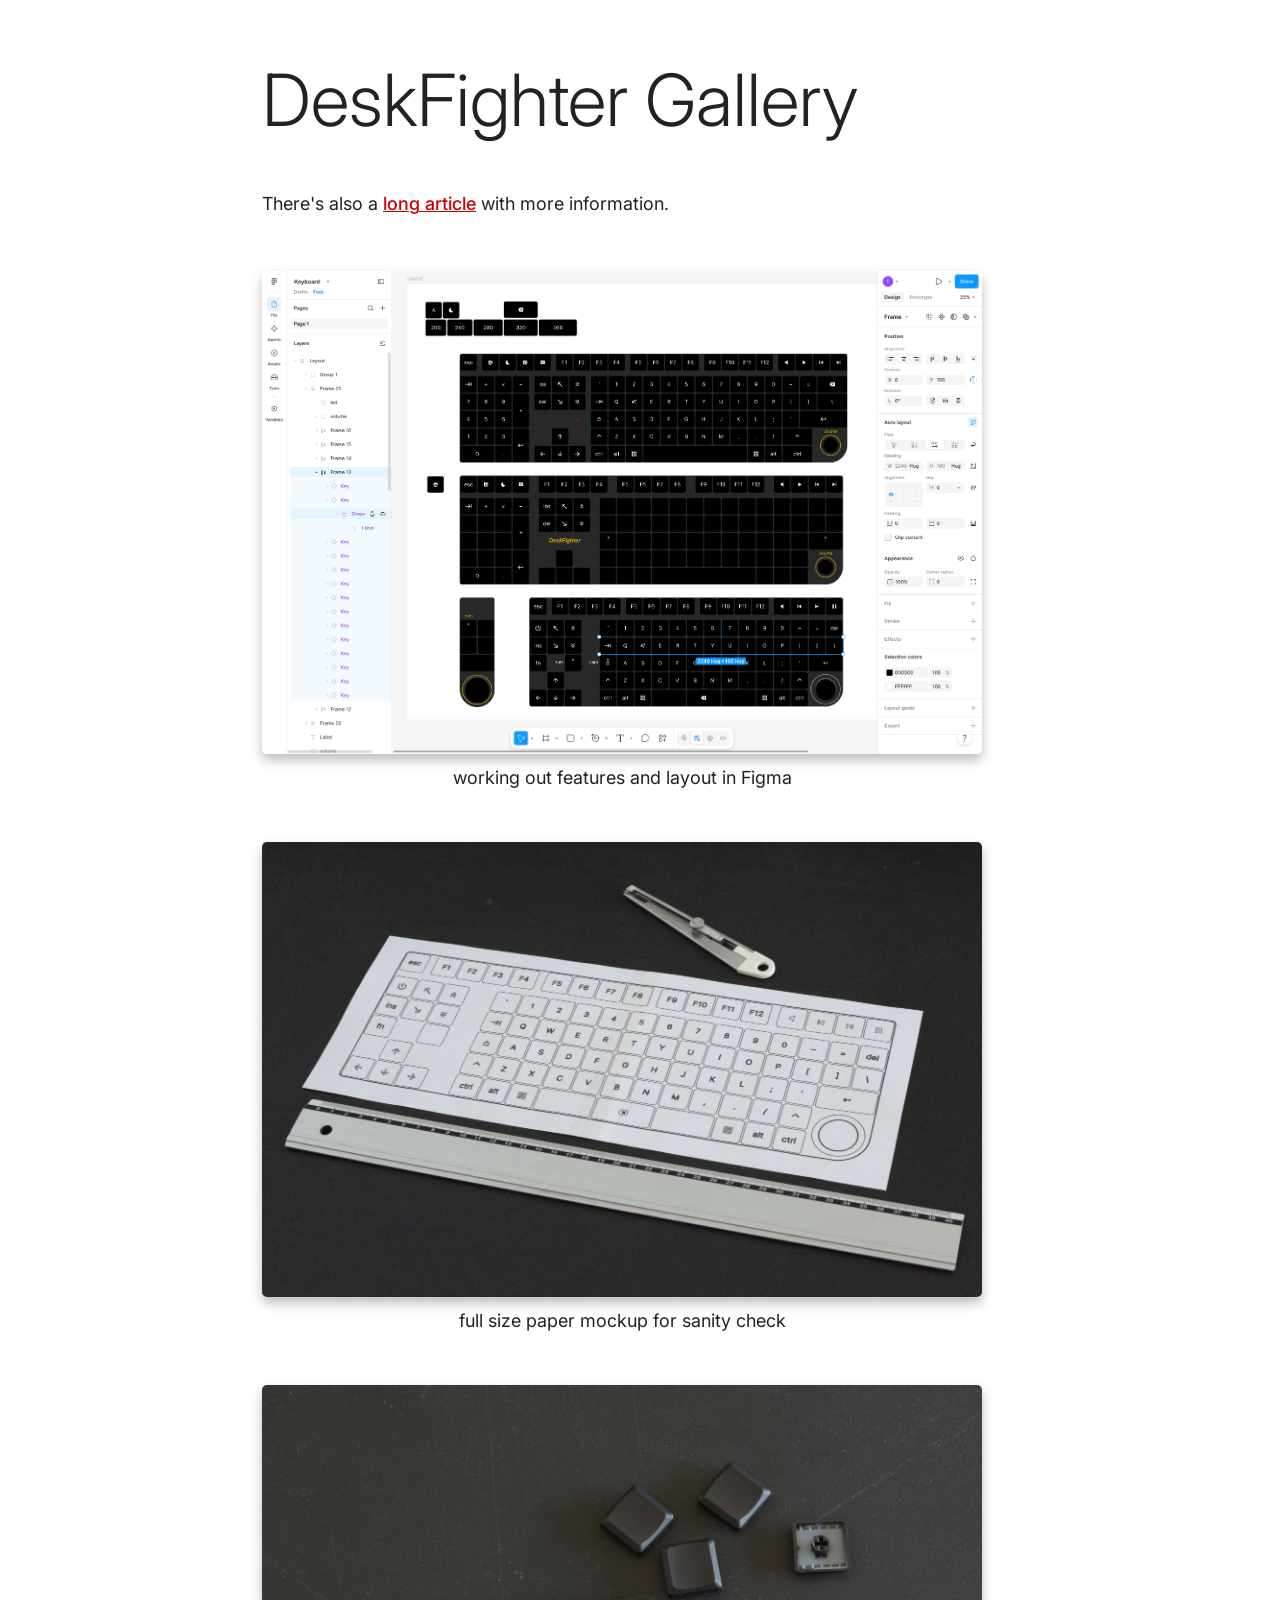
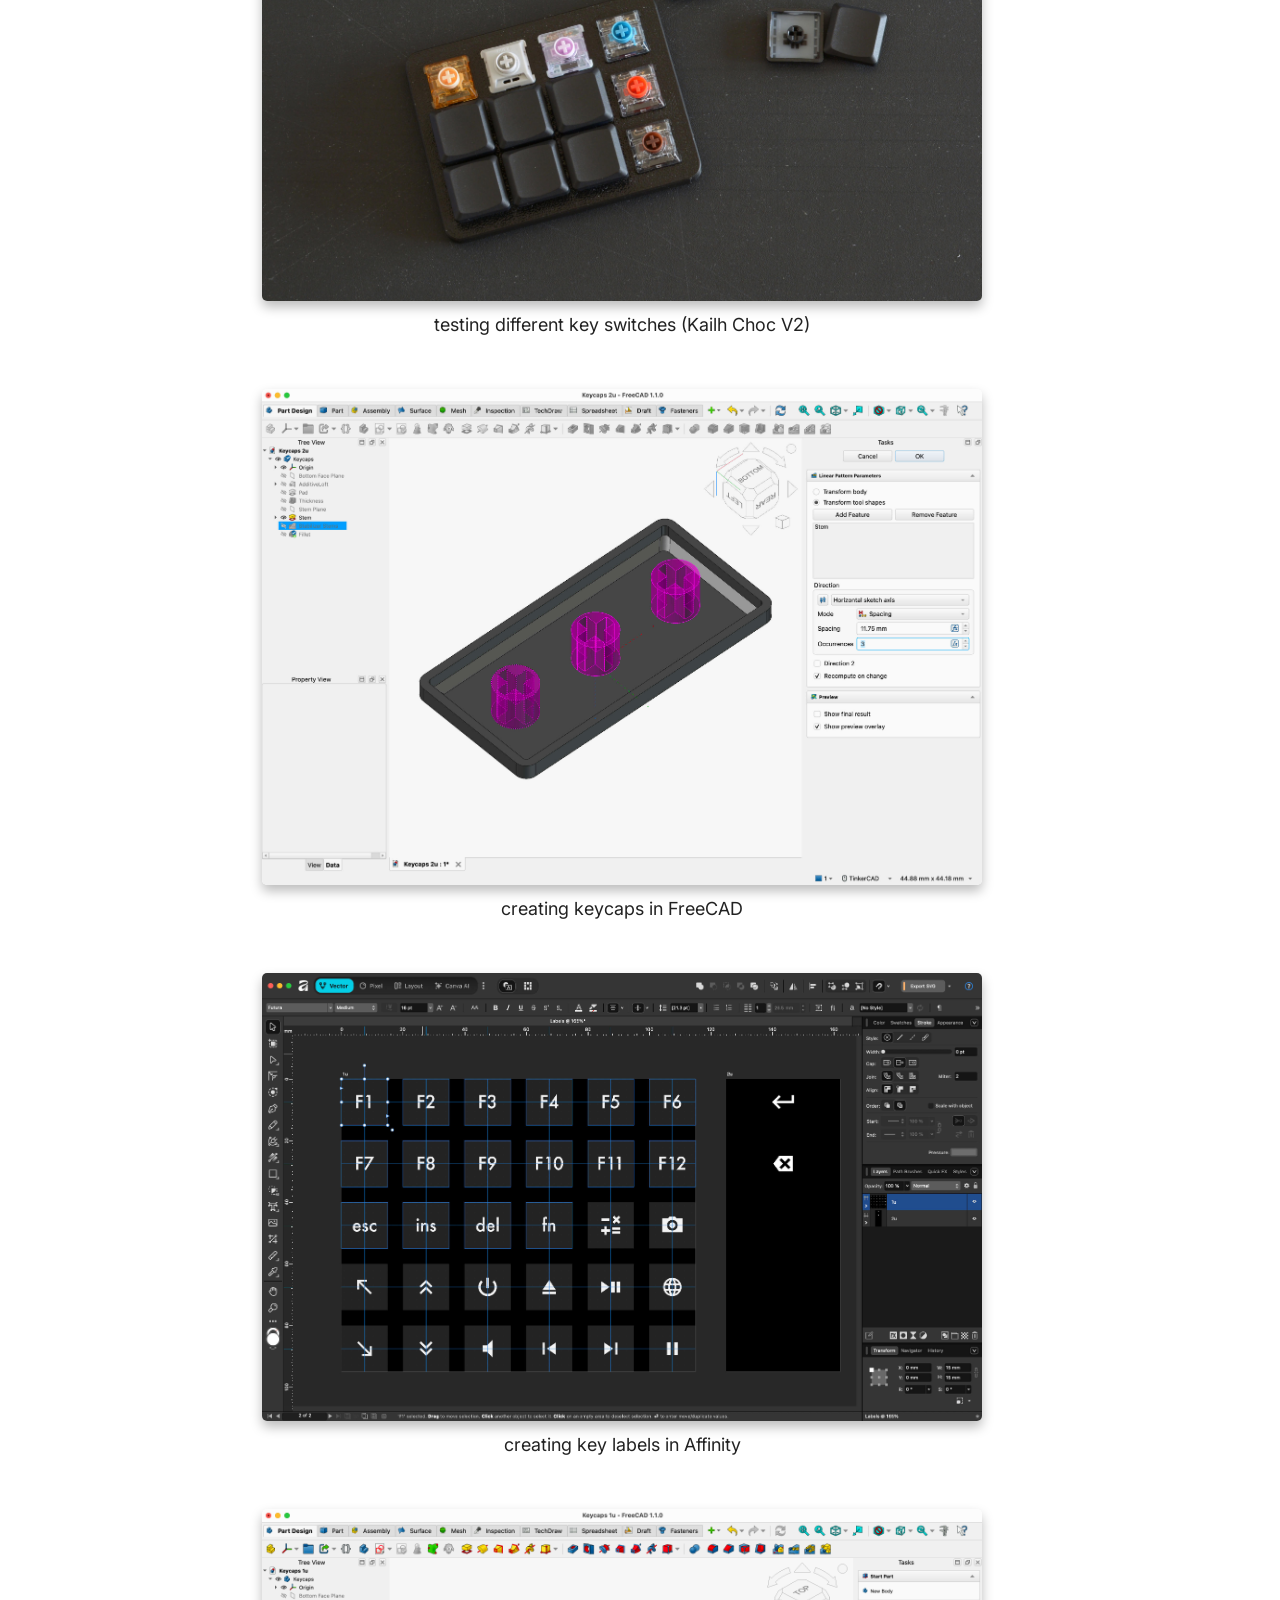
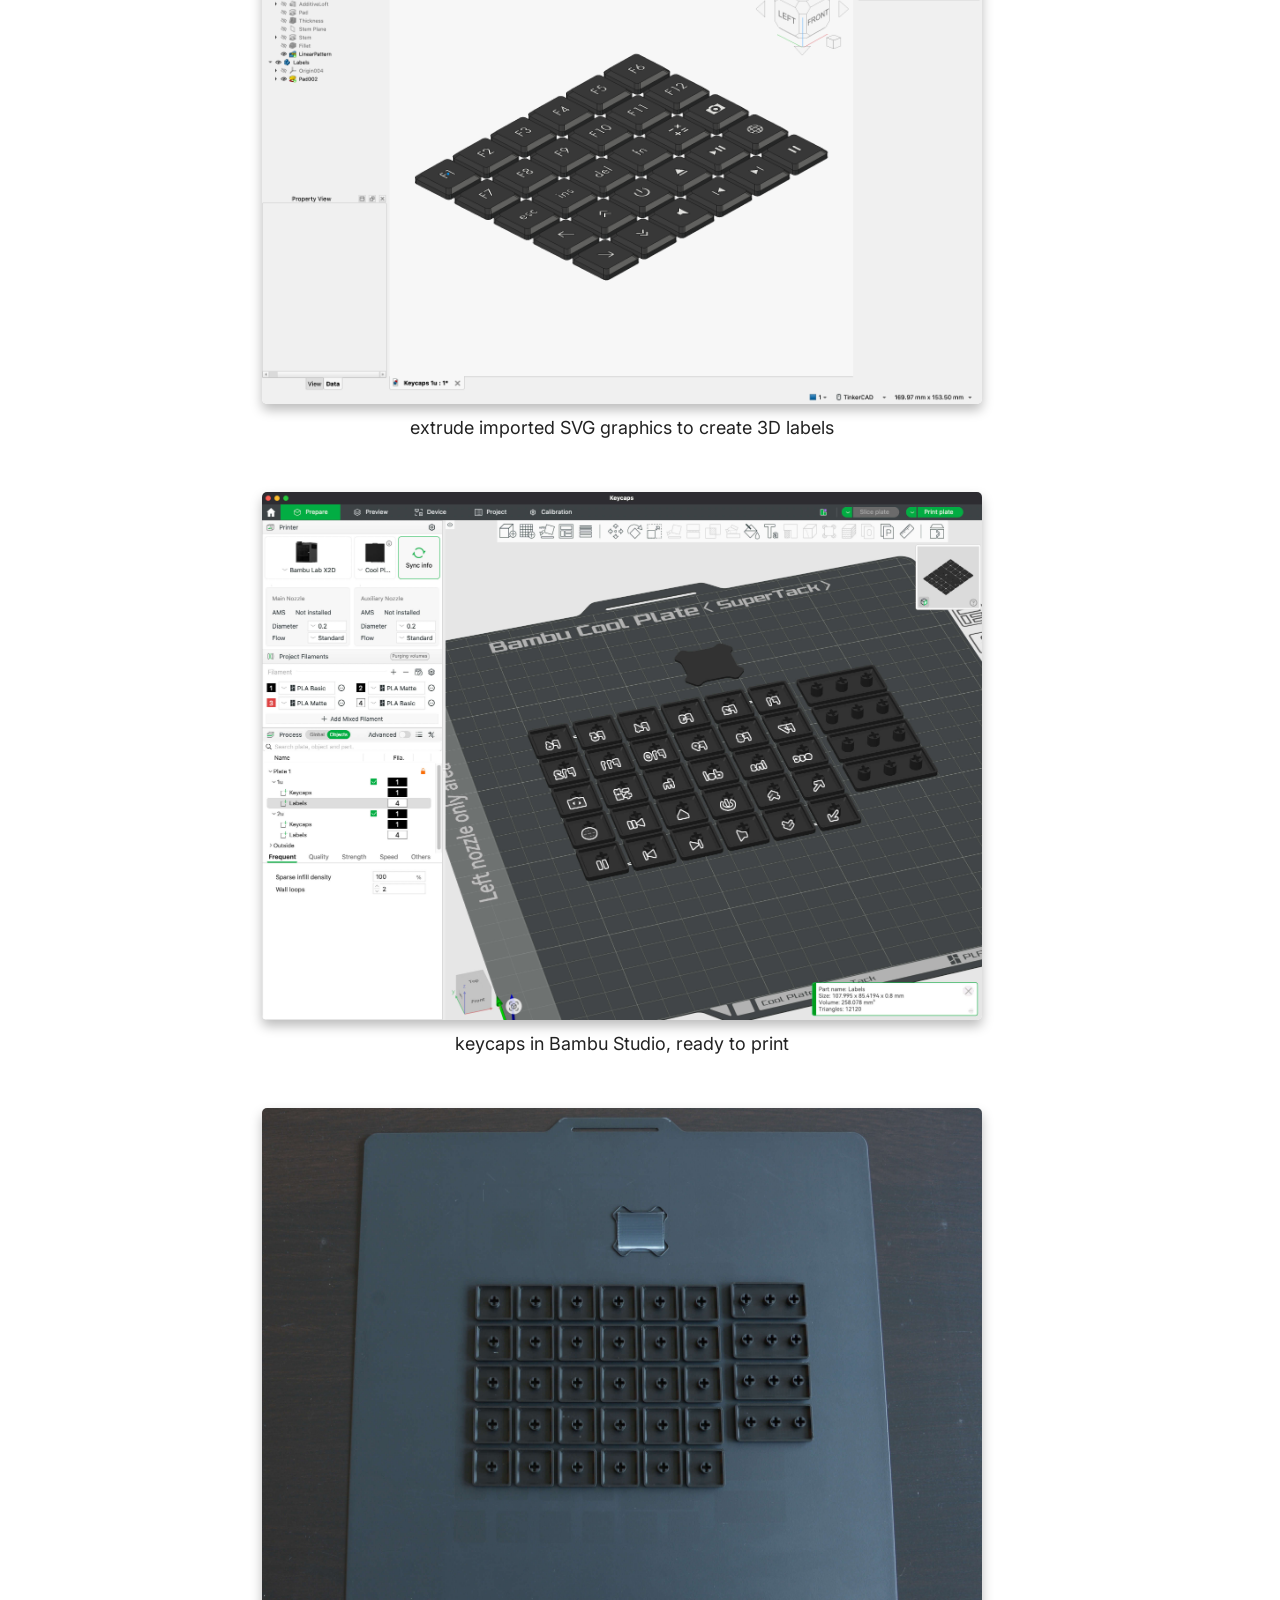
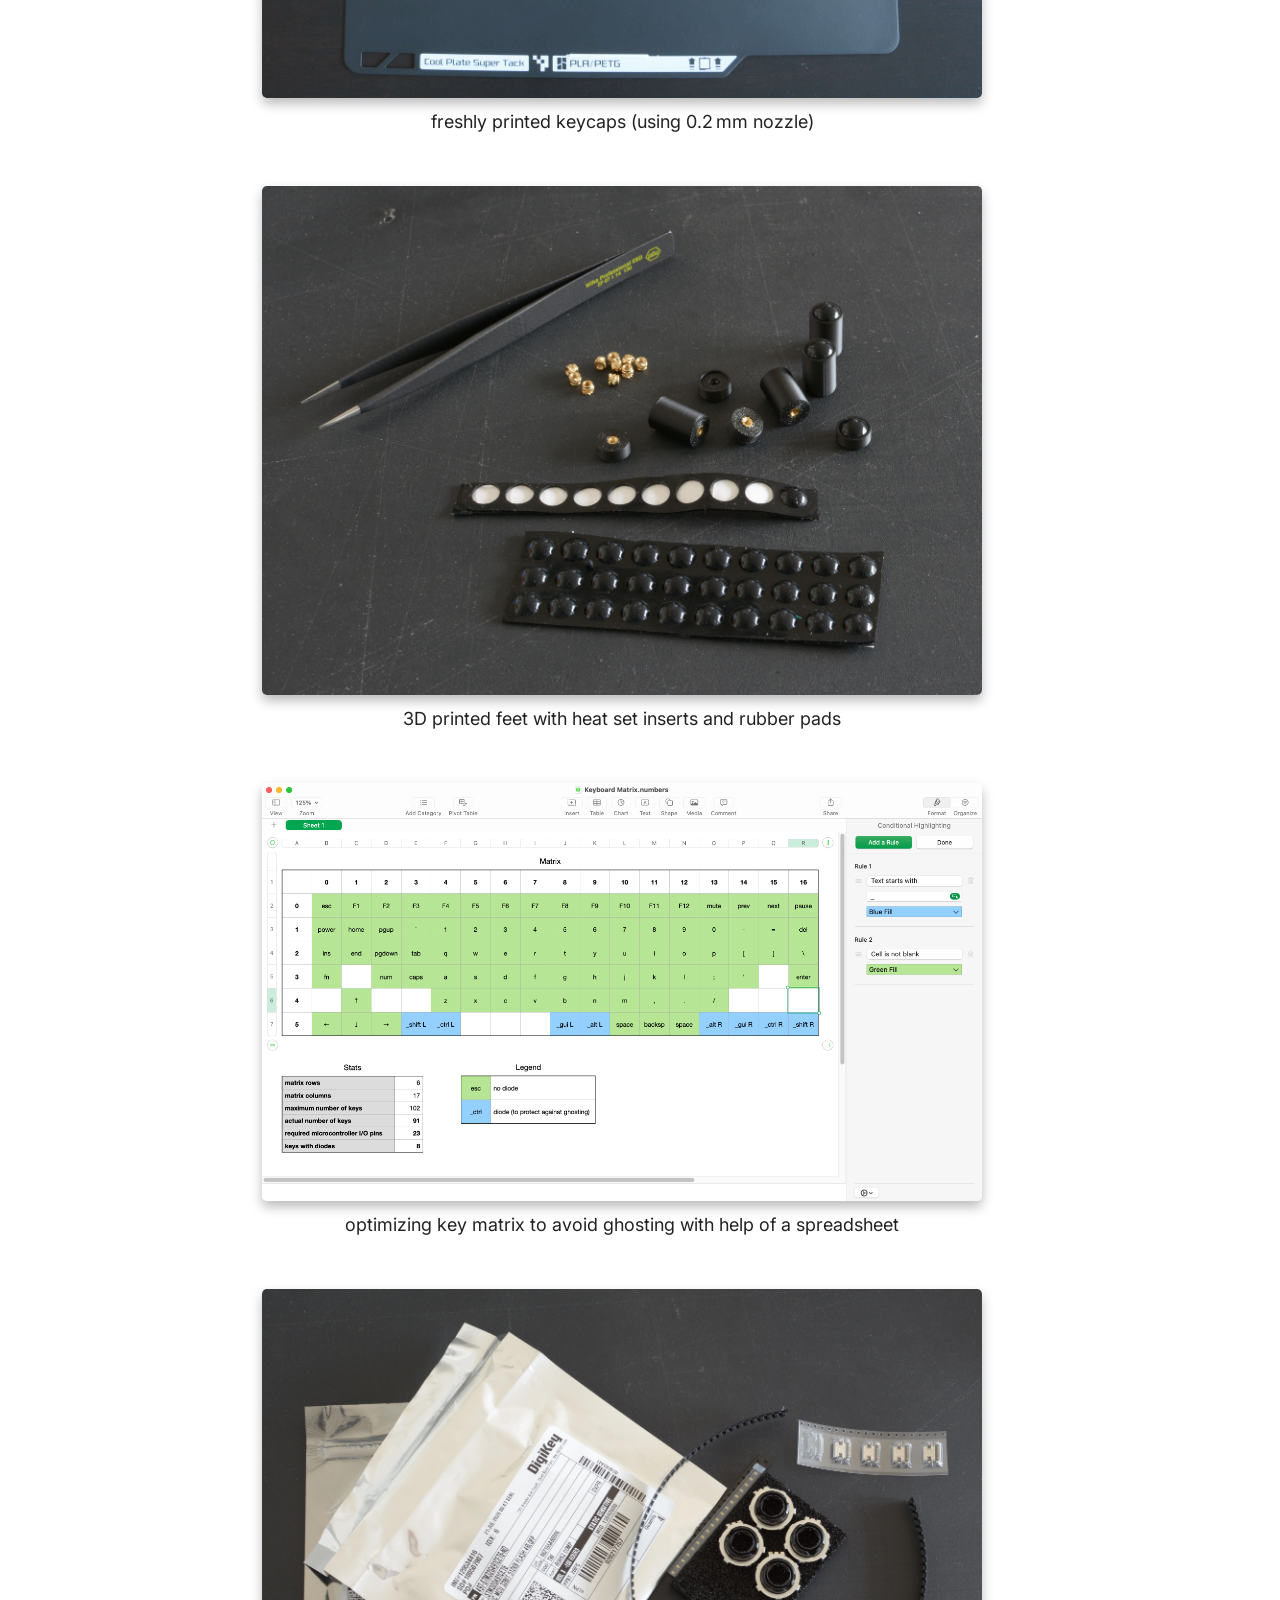
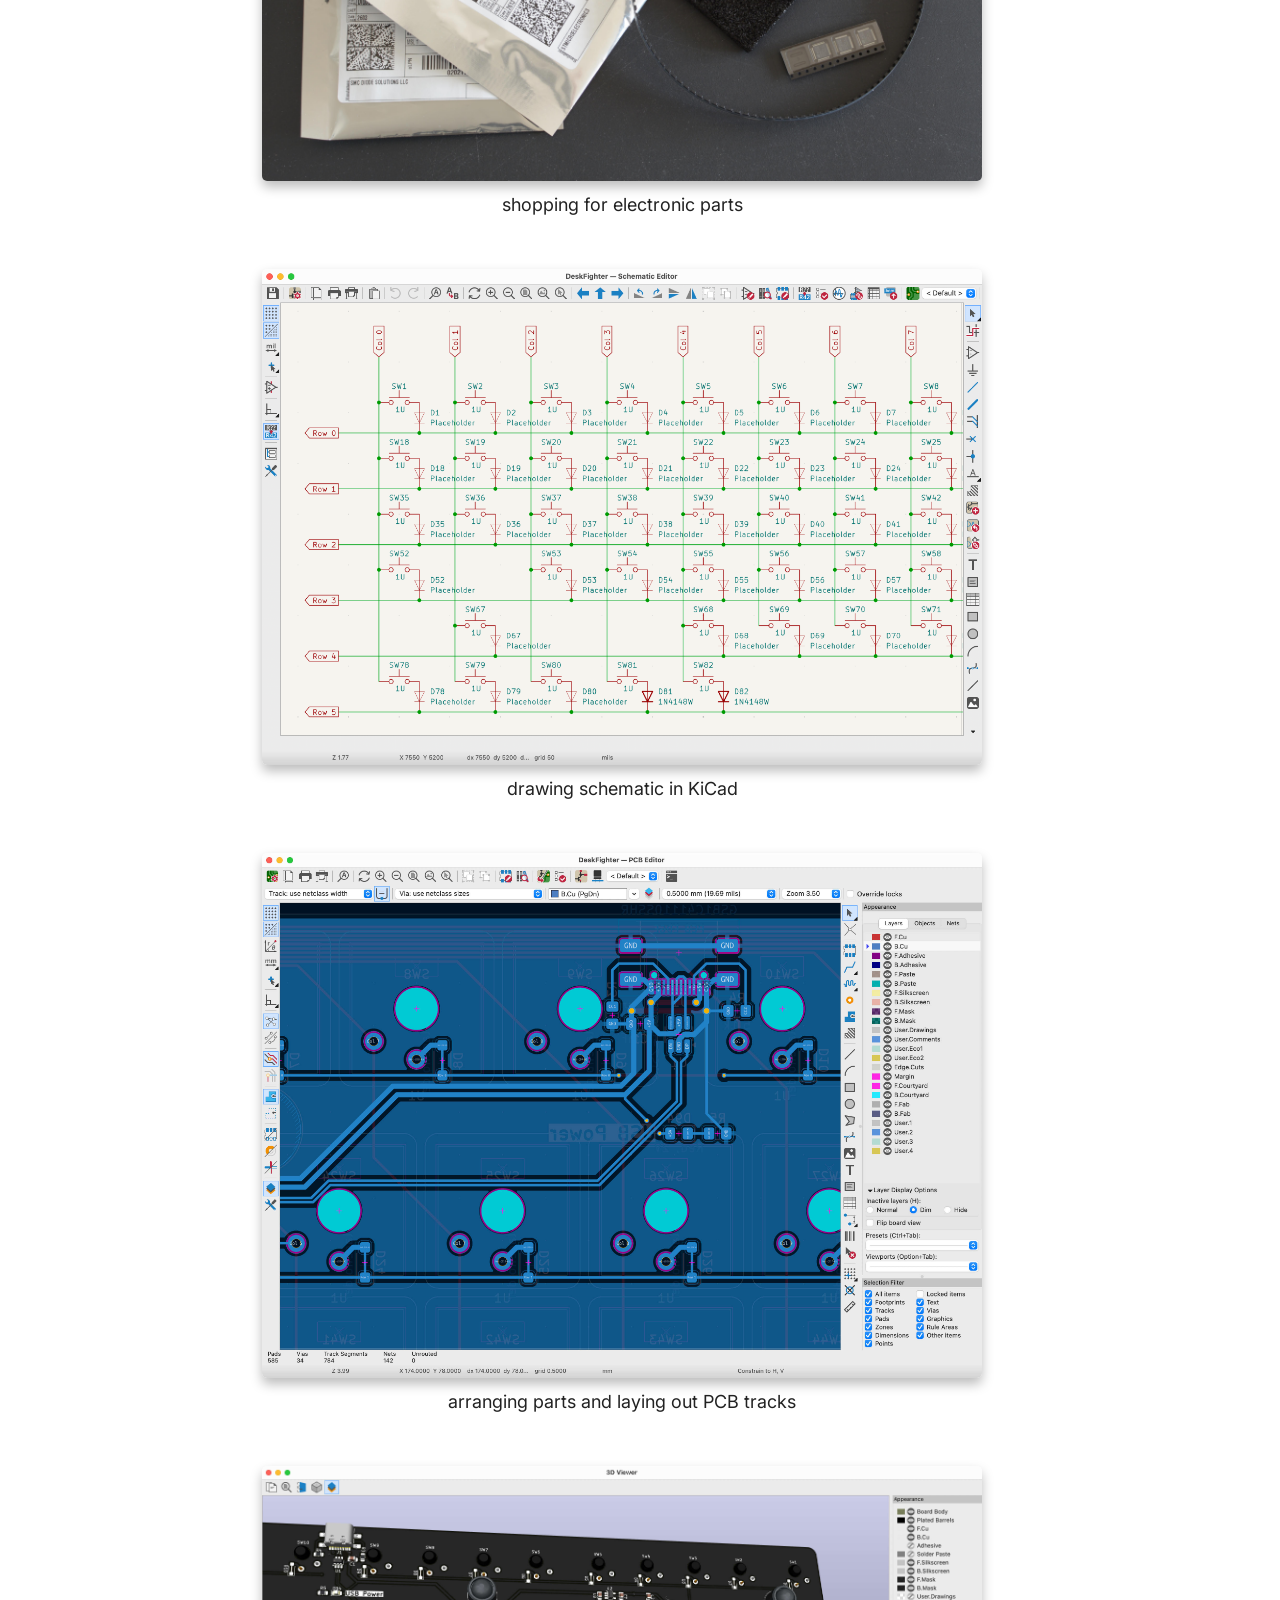
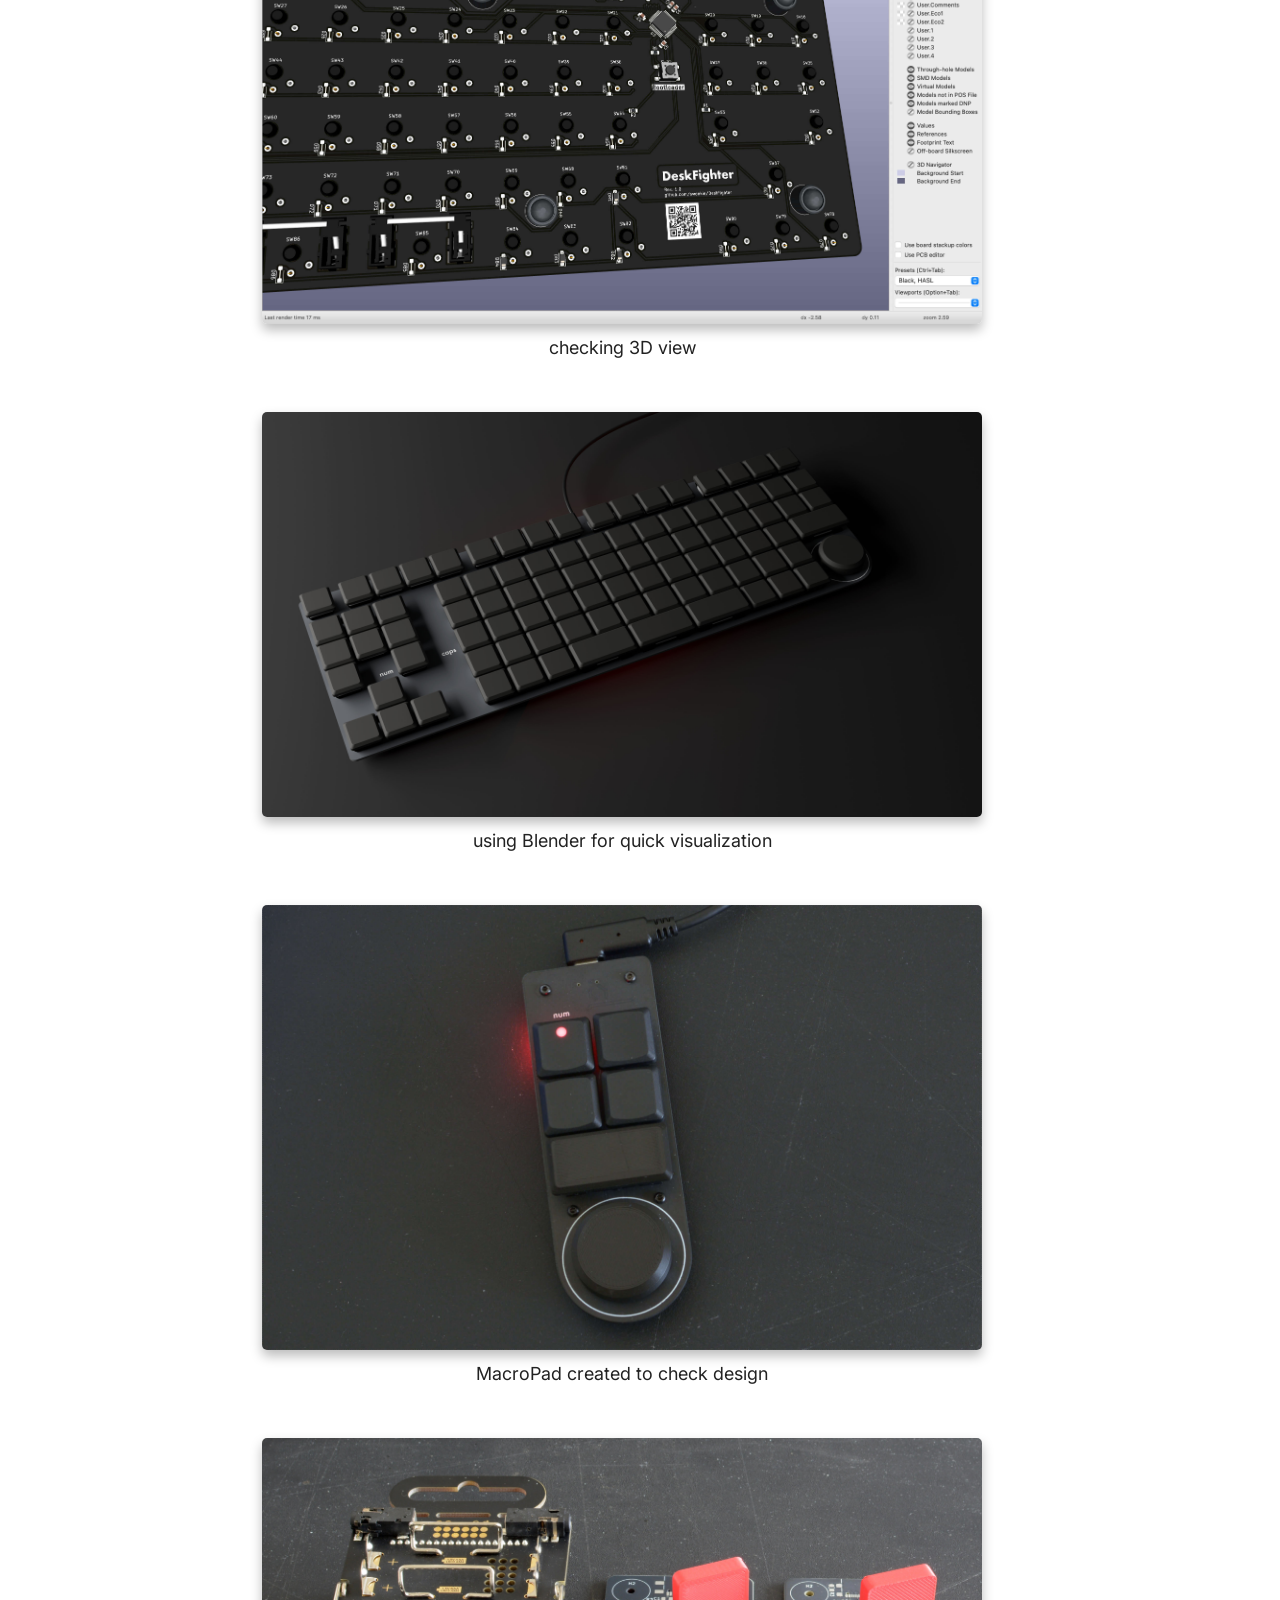
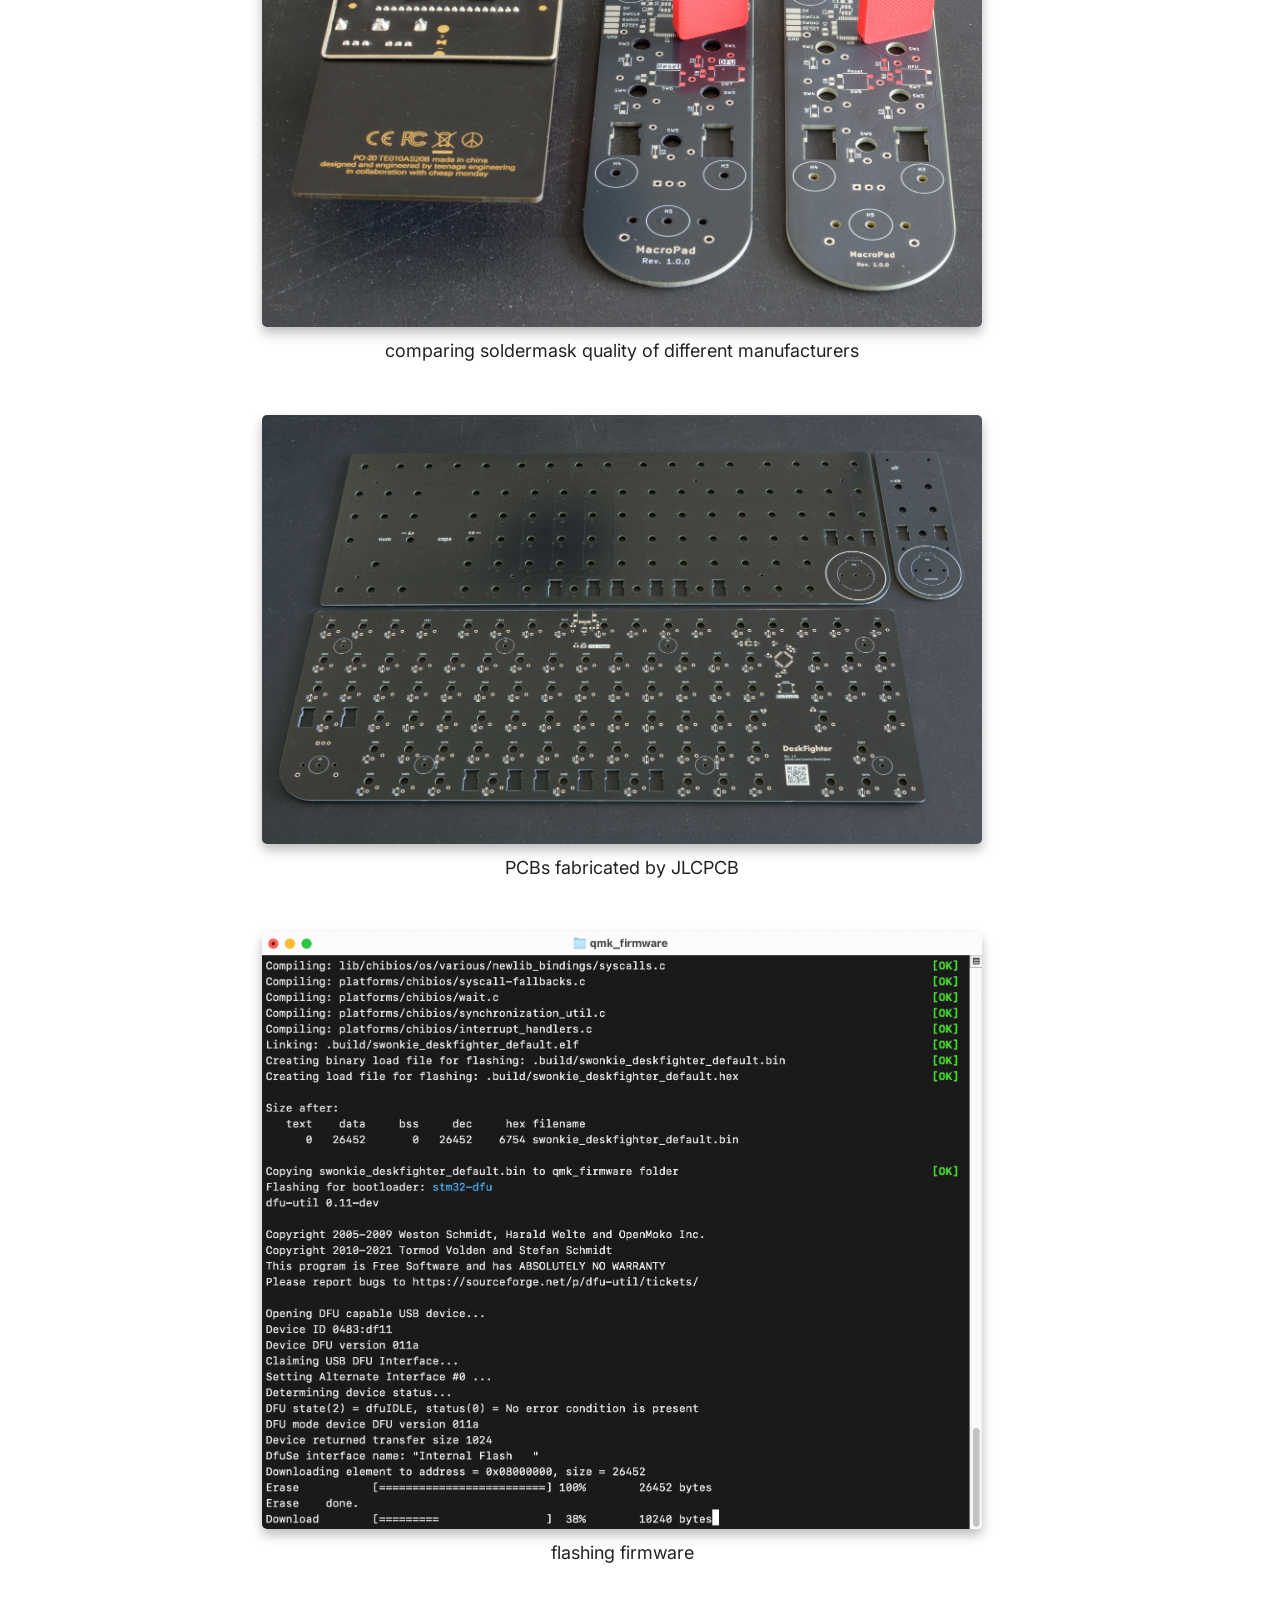
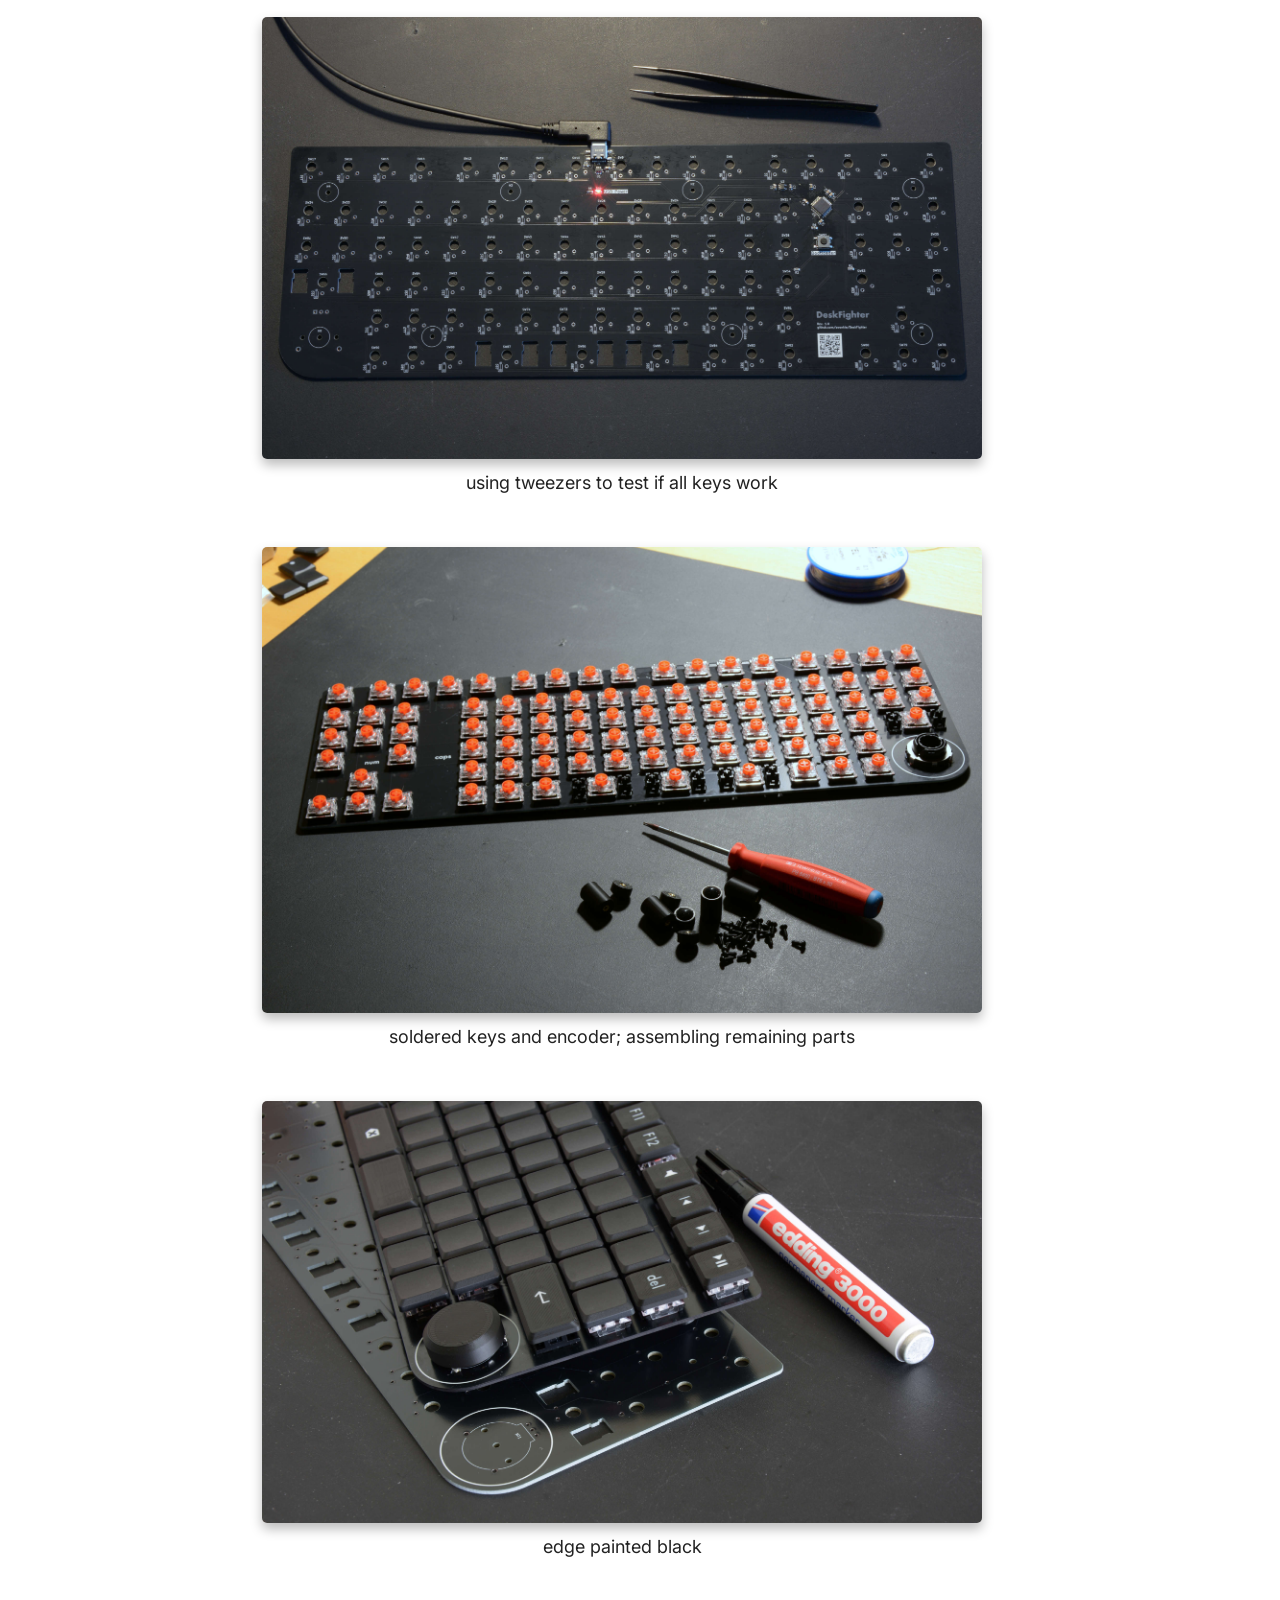
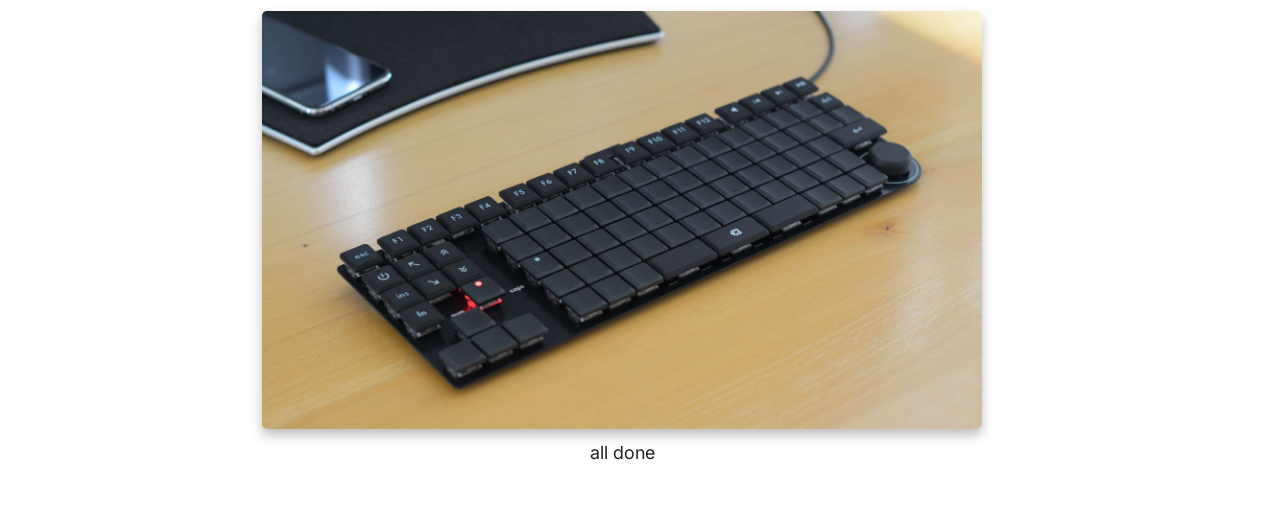
==== DeskFighter/gallery.html @ 5ad35347 "First" ====
<!DOCTYPE html>
<html lang="en">

<head>
	<meta charset="UTF-8">
	<meta name="viewport" content="width=device-width, initial-scale=1.0">
	<title>DeskFighter Keyboard Gallery</title>
	<link href="/style/style.css" rel="stylesheet" media="all">
</head>

<body>
	<main>
		<h1>DeskFighter Gallery</h1>
		<p>There's also a <a href="index.html">long article</a> with more information.</p>
		<figure>
			<a href="images/Figma layout.png">
				<img src="images/Figma layout.png" alt="screenshot of the keyboard layout in Figma" loading="lazy" width="3306" height="2218">
			</a>
			<figcaption>working out features and layout in Figma</figcaption>
		</figure>
		<figure>
			<a href="images/paper prototype.jpg">
				<img src="images/paper prototype.jpg" alt="photo of keyboard layout paper printout" loading="lazy" width="3000" height="1895">
			</a>
			<figcaption>full size paper mockup for sanity check</figcaption>
		</figure>
		<figure>
			<a href="images/key samples.jpg">
				<img src="images/key samples.jpg" alt="photo of key sampler" loading="lazy" width="3000" height="2154">
			</a>
			<figcaption>testing different key switches (Kailh Choc V2)</figcaption>
		</figure>
		<figure>
			<a href="images/FreeCAD 2u keycap.jpg">
				<img src="images/FreeCAD 2u keycap.jpg" alt="screenshot of 2u keycap in FreeCAD" loading="lazy" width="3106" height="2138">
			</a>
			<figcaption>creating keycaps in FreeCAD</figcaption>
		</figure>
		<figure>
			<a href="images/label design.jpg">
				<img src="images/label design.jpg" alt="screenshot of key labels in Affinity" loading="lazy" width="3182" height="1978">
			</a>
			<figcaption>creating key labels in Affinity</figcaption>
		</figure>
		<figure>
			<a href="images/FreeCAD 1u keycaps.png">
				<img src="images/FreeCAD 1u keycaps.png" alt="screenshot of 1u keycaps with labels in FreeCAD" loading="lazy" width="3108" height="2140">
			</a>
			<figcaption>extrude imported SVG graphics to create 3D labels</figcaption>
		</figure>
		<figure>
			<a href="images/Bambu Studio keycaps.jpg">
				<img src="images/Bambu Studio keycaps.jpg" alt="screenshot of keycaps in Bambu Studio" loading="lazy" width="3264" height="2394">
			</a>
			<figcaption>keycaps in Bambu Studio, ready to print</figcaption>
		</figure>
		<figure>
			<a href="images/printed keycaps.jpg">
				<img src="images/printed keycaps.jpg" alt="photo of 3D printed keycaps, still on build plate" loading="lazy" width="3000" height="2456">
			</a>
			<figcaption>freshly printed keycaps (using 0.2 mm nozzle)</figcaption>
		</figure>
		<figure>
			<a href="images/feet.jpg">
				<img src="images/feet.jpg" alt="photo of 3D printed feet with heat set inserts and rubber pads" loading="lazy" width="3000" height="2123">
			</a>
			<figcaption>3D printed feet with heat set inserts and rubber pads</figcaption>
		</figure>
		<figure>
			<a href="images/keyboard matrix.png">
				<img src="images/keyboard matrix.png" alt="screenshot of spreadsheet with keyboard matrix" loading="lazy" width="2868" height="1664">
			</a>
			<figcaption>optimizing key matrix to avoid ghosting with help of a spreadsheet</figcaption>
		</figure>
		<figure>
			<a href="images/electronic parts.jpg">
				<img src="images/electronic parts.jpg" alt="photo of electronic components on table" loading="lazy" width="3000" height="2051">
			</a>
			<figcaption>shopping for electronic parts</figcaption>
		</figure>
		<figure>
			<a href="images/KiCad schematic.png">
				<img src="images/KiCad schematic.png" alt="screenshot of schematic in KiCad" loading="lazy" width="2670" height="1838">
			</a>
			<figcaption>drawing schematic in KiCad</figcaption>
		</figure>
		<figure>
			<a href="images/KiCad PCB.jpg">
				<img src="images/KiCad PCB.jpg" alt="screenshot of routed PCB in KiCad" loading="lazy" width="2788" height="2034">
			</a>
			<figcaption>arranging parts and laying out PCB tracks</figcaption>
		</figure>
		<figure>
			<a href="images/KiCad 3D viewer.jpg">
				<img src="images/KiCad 3D viewer.jpg" alt="screenshot of kicad 3d viewer with keyboard pcb" loading="lazy" width="3058" height="1944">
			</a>
			<figcaption>checking 3D view</figcaption>
		</figure>
		<figure>
			<a href="images/render.jpg">
				<img src="images/render.jpg" alt="rendering of the keyboard including keys, keycaps and USB wire" loading="lazy" width="3840" height="2160">
			</a>
			<figcaption>using Blender for quick visualization</figcaption>
		</figure>
		<figure>
			<a href="images/MacroPad.jpg">
				<img src="images/MacroPad.jpg" alt="photo of macro pad" loading="lazy" width="2916" height="1801">
			</a>
			<figcaption>MacroPad created to check design</figcaption>
		</figure>
		<figure>
			<a href="images/black soldermask.jpg">
				<img src="images/black soldermask.jpg" alt="photo of PCBs with different quality black soldermask" loading="lazy" width="3000" height="2039">
			</a>
			<figcaption>comparing soldermask quality of different manufacturers</figcaption>
		</figure>
		<figure>
			<a href="images/DeskFighter PCB.jpg">
				<img src="images/DeskFighter PCB.jpg" alt="photo of DeskFighter PCBs, front and back" loading="lazy" width="3000" height="1786">
			</a>
			<figcaption>PCBs fabricated by JLCPCB</figcaption>
		</figure>
		<figure>
			<a href="images/flashing.png">
				<img src="images/flashing.png" alt="screenshot of terminal while writing firmware to microcontroller" loading="lazy" width="1729" height="1435">
			</a>
			<figcaption>flashing firmware</figcaption>
		</figure>
		<figure>
			<a href="images/PCB testing.jpg">
				<img src="images/PCB testing.jpg" alt="photo of DeskFighter PCB with soldered SMD components and red power LED lit" loading="lazy" width="3000" height="1842">
			</a>
			<figcaption>using tweezers to test if all keys work</figcaption>
		</figure>
		<figure>
			<a href="images/PCB finished soldering.jpg">
				<img src="images/PCB finished soldering.jpg" alt="photo of PCB with all keys soldered" loading="lazy" width="3000" height="1941">
			</a>
			<figcaption>soldered keys and encoder; assembling remaining parts</figcaption>
		</figure>
		<figure>
			<a href="images/PCB with black edge.jpg">
				<img src="images/PCB with black edge.jpg" alt="photo of PCB with black painted edge" loading="lazy" width="3000" height="1757">
			</a>
			<figcaption>edge painted black</figcaption>
		</figure>
		<figure>
			<a href="images/keyboard on desk.jpg">
				<img src="images/keyboard on desk.jpg" alt="photo of keyboard on desk" loading="lazy" width="3000" height="1742">
			</a>
			<figcaption>all done</figcaption>
		</figure>
	</main>
</body>

</html>
---- style/style.css ----
@font-face {
	font-family: Inter;
	src: url("Inter.woff2") format("woff2");
}

html {
	font-size: 18px;
	--column-width: 40rem;
	--line-height: 1.4rem;
	--fg-color: #222;
	--bg-color: #fff;
	--accent-color: #c00;
	--alt-row-color: #eee;
	scroll-behavior: smooth;
	scrollbar-color: var(--accent-color) var(--bg-color);
}

body {
	color: var(--fg-color);
	background-color: var(--bg-color);
	display: grid;
	grid-template-columns: auto var(--column-width) 2rem auto;
	font-family: Inter, sans-serif;
	scrollbar-color: var(--accent-color) var(--bg-color);
}

#toc {
	position: sticky;
	grid-column-start: 4;
	top: 2rem;
	align-self: start;
	font-size: 0.9rem;

	a {
		text-decoration: none;
		padding: 1px 5px 2px 5px;
		border-radius: 3px;
	}

	ol {
		line-height: normal;
		list-style: none;
	}

	li {
		margin-top: 0.3rem;

		&.active > a {
			color: var(--bg-color);
			background-color: var(--accent-color);
		}
	}
}

main {
	grid-column-start: 2;
	grid-row-start: 1;
}

section {
	scroll-margin-top: 1rem;
}

h1 {
	font-size: 4rem;
	font-weight: 300;
}

h2 {
	font-size: 2rem;
	font-weight: 350;
}

h3 {
	font-size: 1.68rem;
	font-weight: 360;
}

h4 {
	font-size: 1.41rem;
	font-weight: 370;
}

h5 {
	font-size: 1.19rem;
	font-weight: 380;
}

h6 {
	font-size: 1rem;
	font-weight: 390;
}

p {
	line-height: var(--line-height);
}

ol, ul {
	line-height: var(--line-height);
	padding-left: 1rem;
}

li {
	margin-top: 0.5rem;
}

img {
	width: 100%;
	height: auto;
	border-radius: 5px;
	box-shadow: 0 6px 12px #0004;
}

a {
	color: var(--accent-color);
	font-weight: 500;
	text-decoration-thickness: 1px;
}

blockquote {
	font-style: italic;
	margin: 1rem 0;
	padding-left: calc(1rem - 4px);
	border-left: 4px solid var(--accent-color);
}

table.costs {
	font-size: 16px;
	border-collapse: collapse;
    font-variant-numeric: tabular-nums;

	th {
		font-weight: 300;
		font-style: italic;
		padding-bottom: 0.5rem;
	}

	th, td {
		text-align: right;
		vertical-align: baseline;
		padding-left: 1rem;
		line-height: var(--line-height);
	}

	th:first-child, td:first-child {
		text-align: left;
		font-variant: normal;
		padding-left: 0;
	}

	tr:nth-child(even) {
		background-color: var(--alt-row-color);
	}

	tfoot {
		font-weight: 600;
		border-top: 1px solid;
	}
}

p.footnote {
	font-size: 16px;
	font-weight: 300;
	margin: 0;
}

::selection {
	color: var(--bg-color);
	background-color: var(--accent-color);
}

figure {
	margin: 3rem 0;
}

figcaption {
	text-align: center;
	margin-top: 0.5rem;
}

@media (width < 64rem) {
	body {
		grid-template-columns: auto;
	}

	#toc {
		display: none;
		/* position: relative;
		grid-column-start: 2;
		grid-row-start: 1; */
	}

	main {
		grid-row-start: 1;
		grid-column-start: 1;
	}
}

@media (prefers-color-scheme: dark) {
	html {
		--fg-color: #ccc;
		--bg-color: #000;
		--accent-color: #fb0;
		--alt-row-color: #222;
	}

	img {
		box-shadow: none;
	}
}

@media (prefers-reduced-motion: reduce) {
	html {
		scroll-behavior: auto;
	}
}
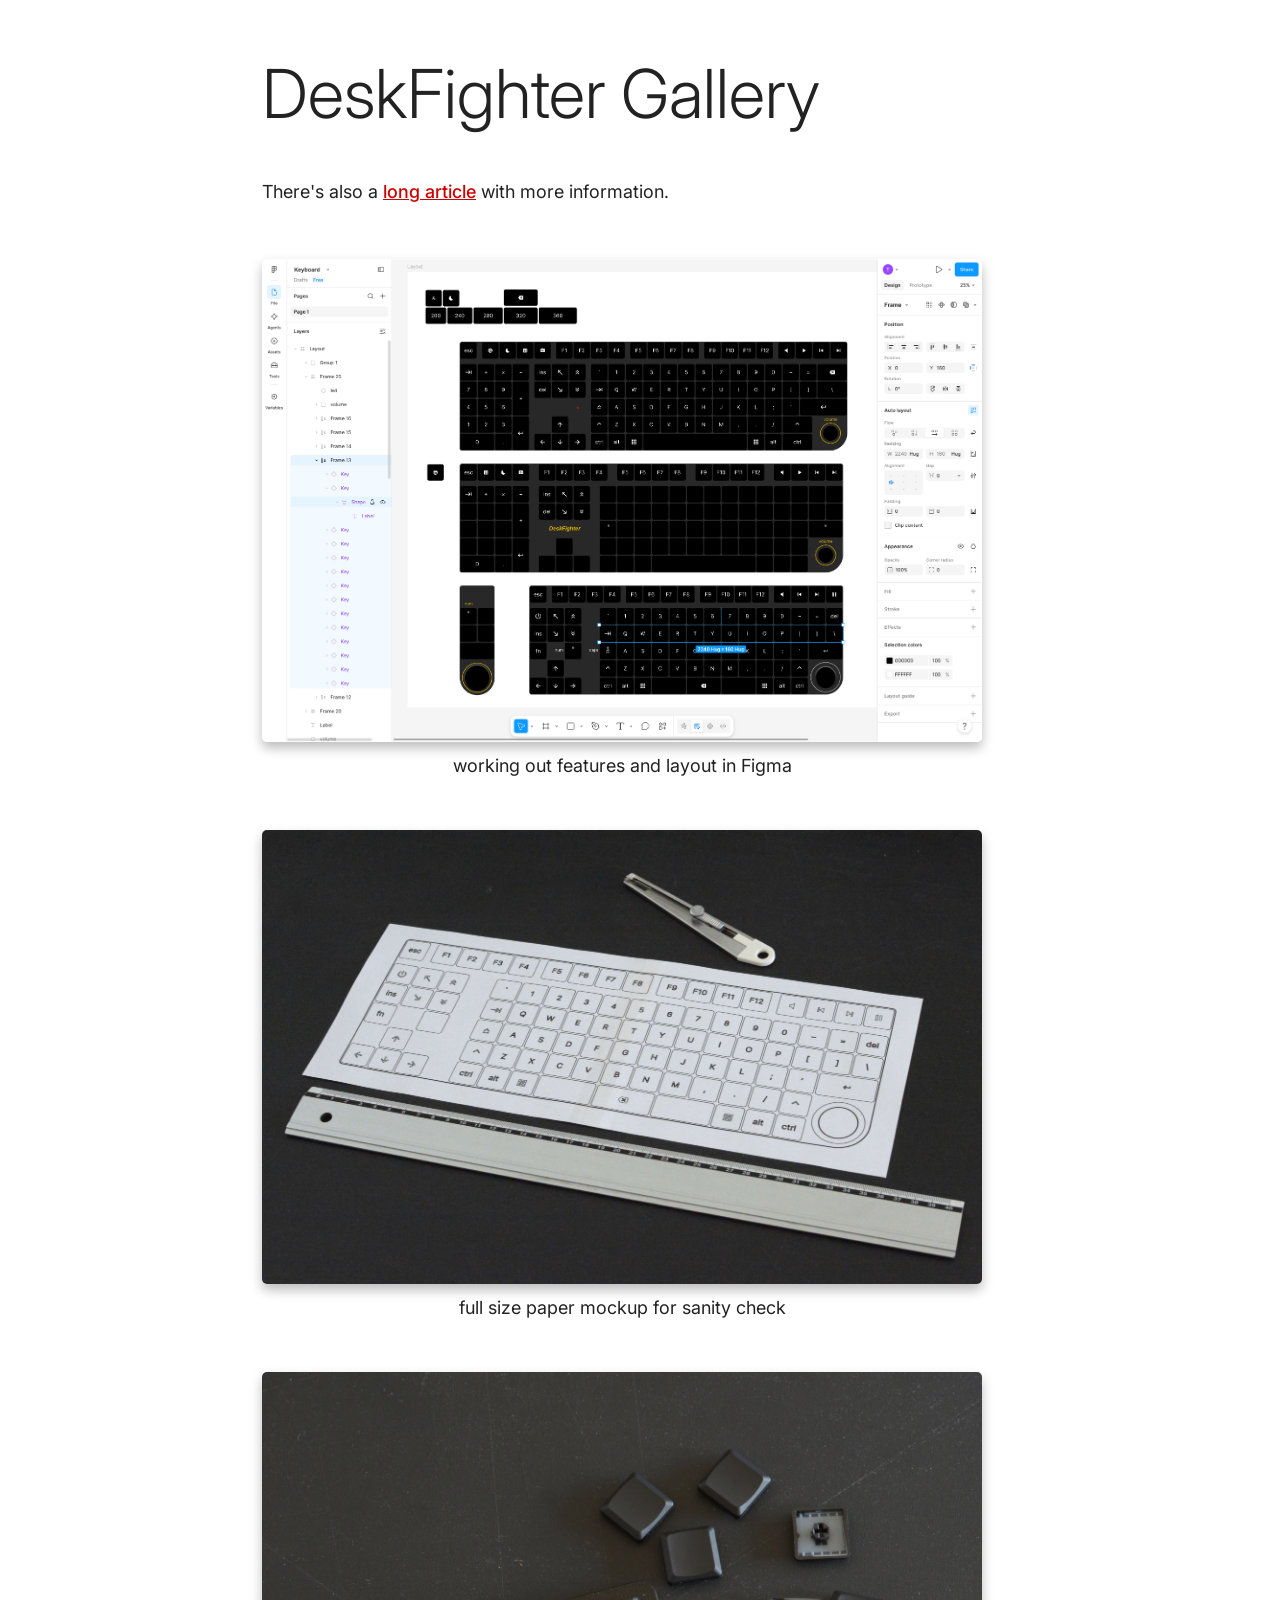
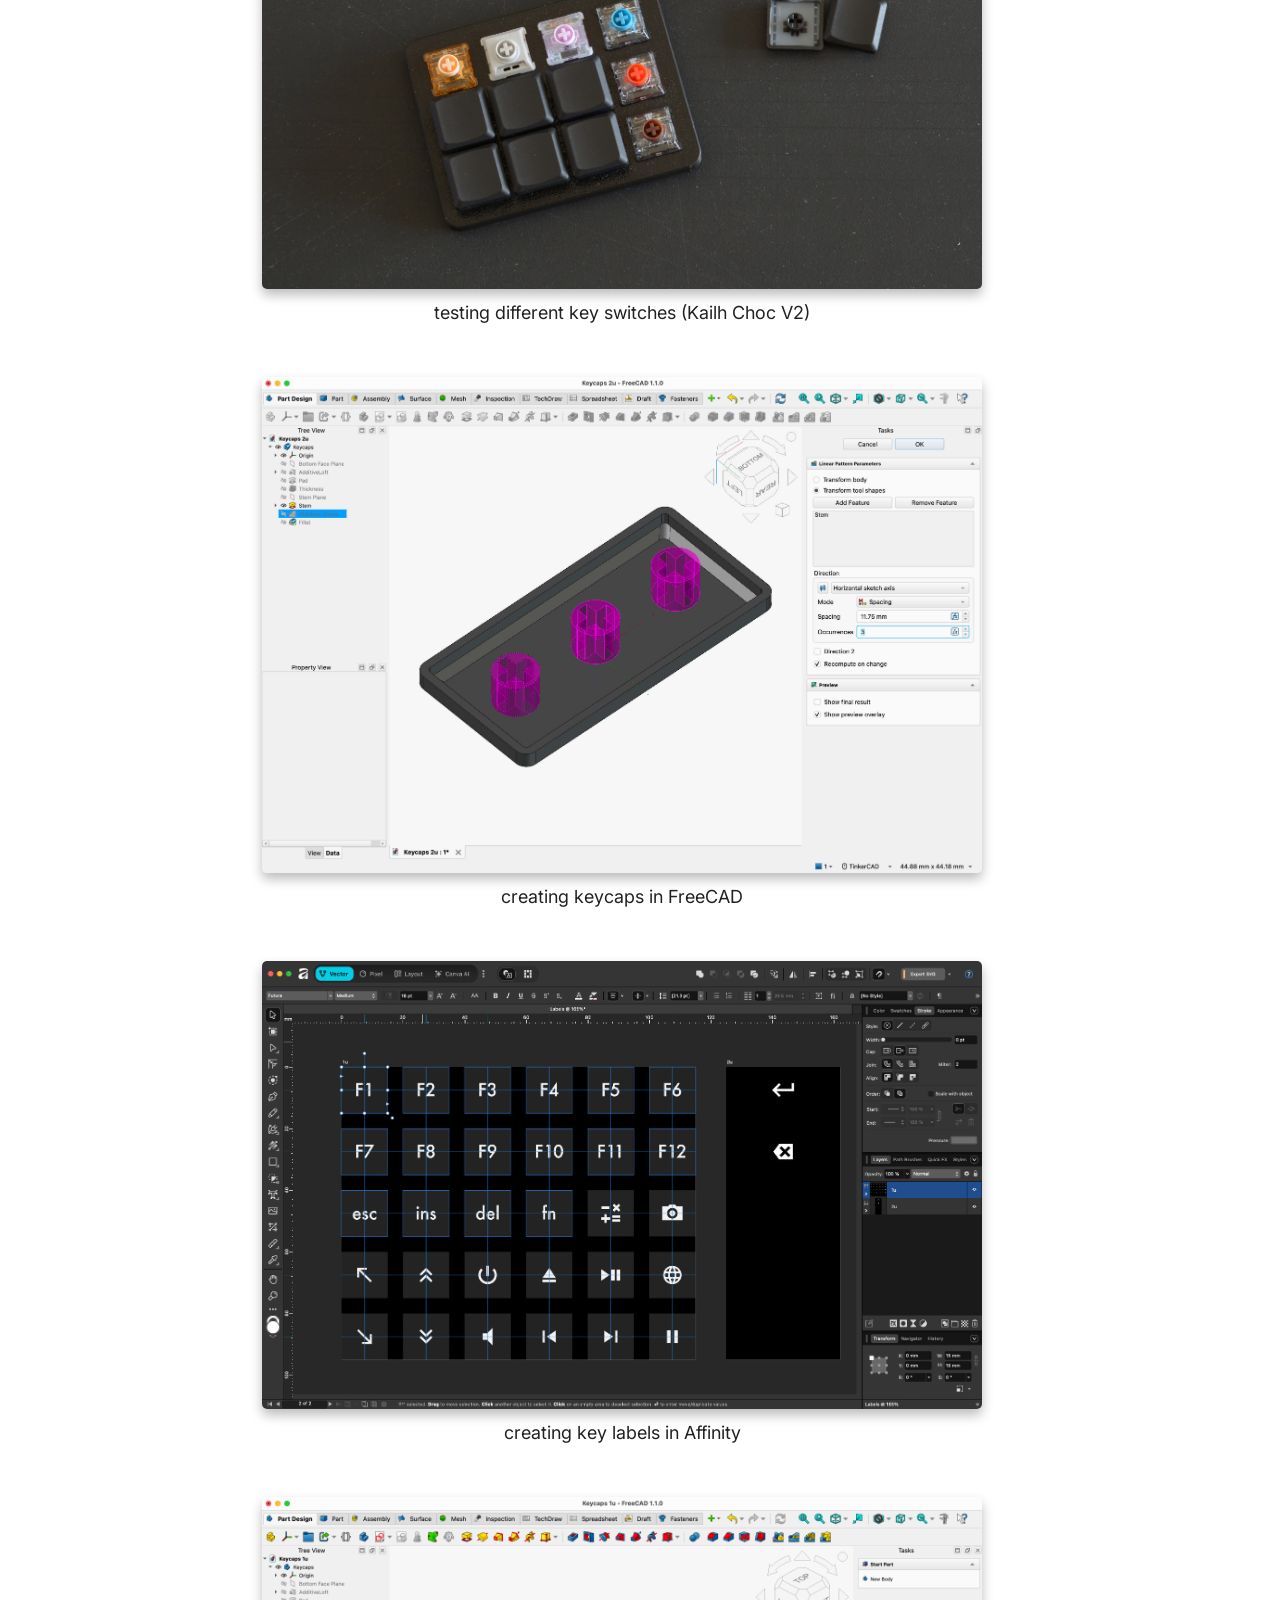
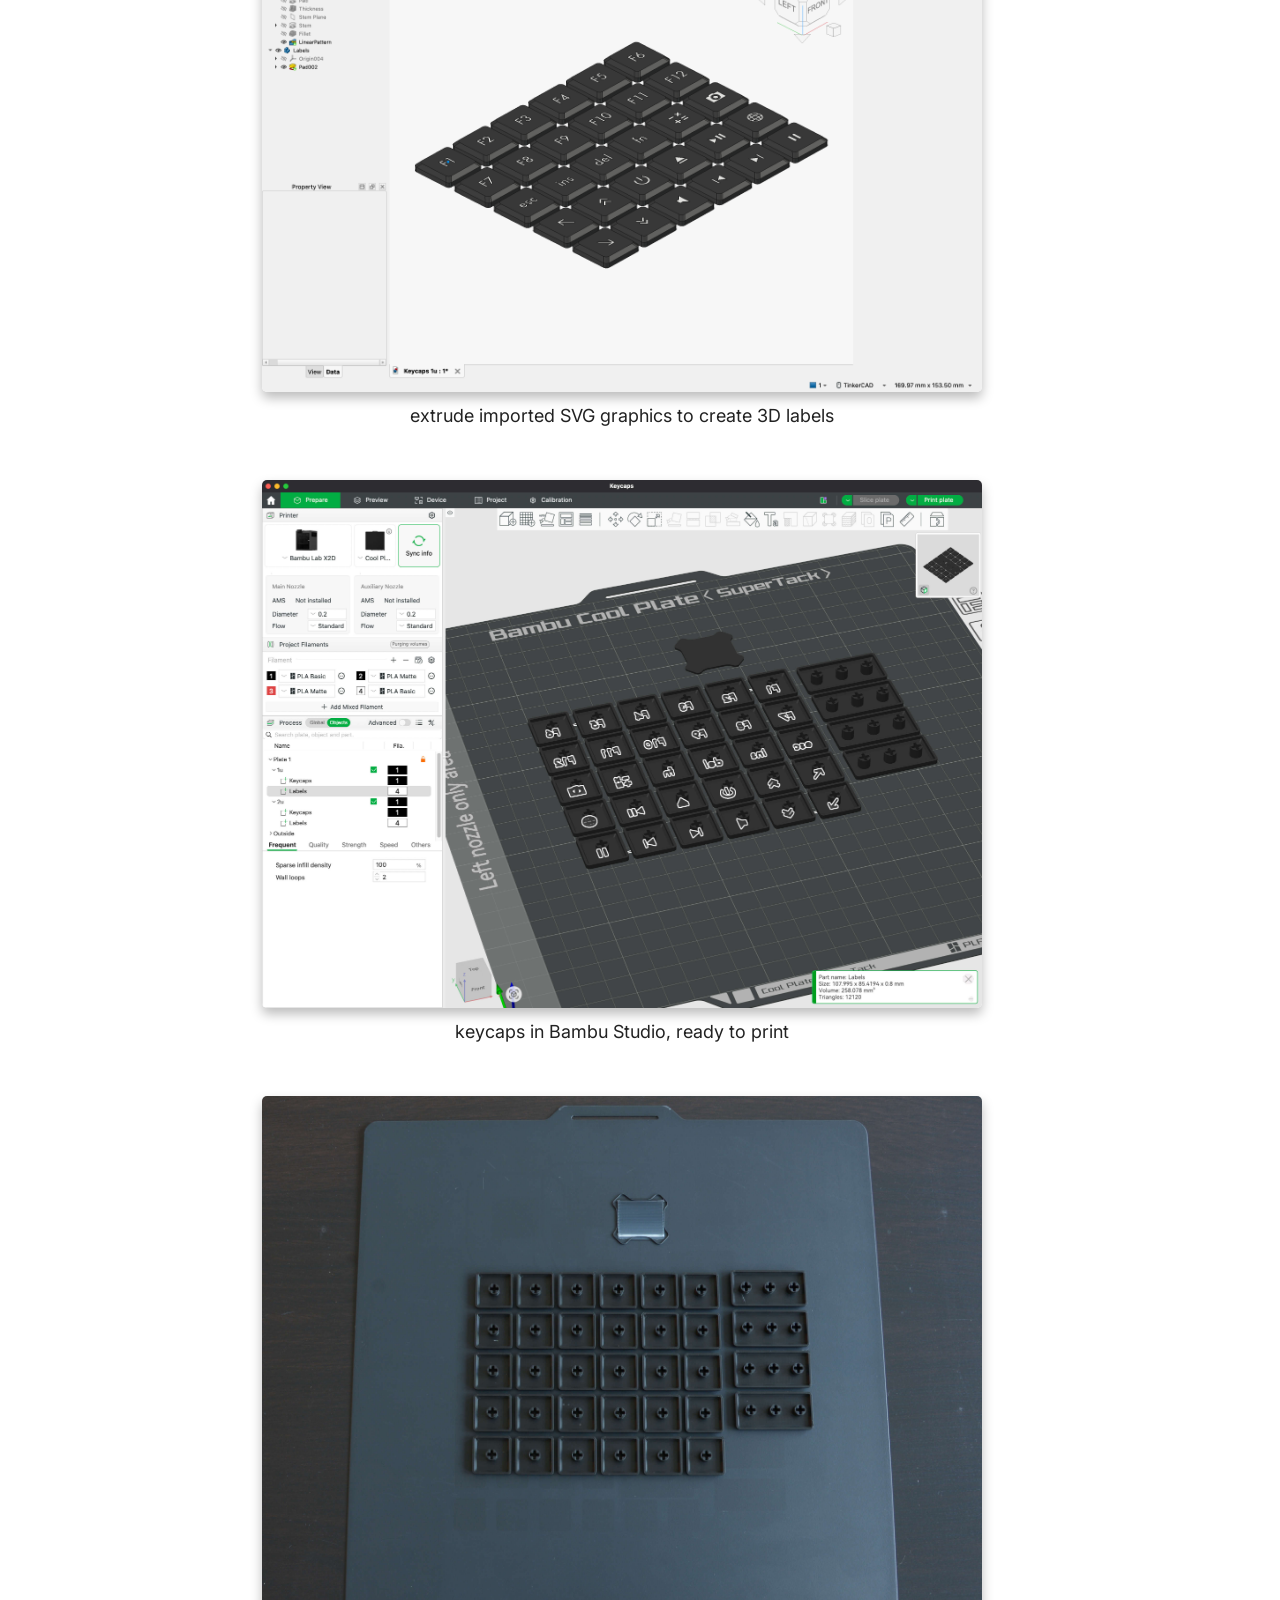
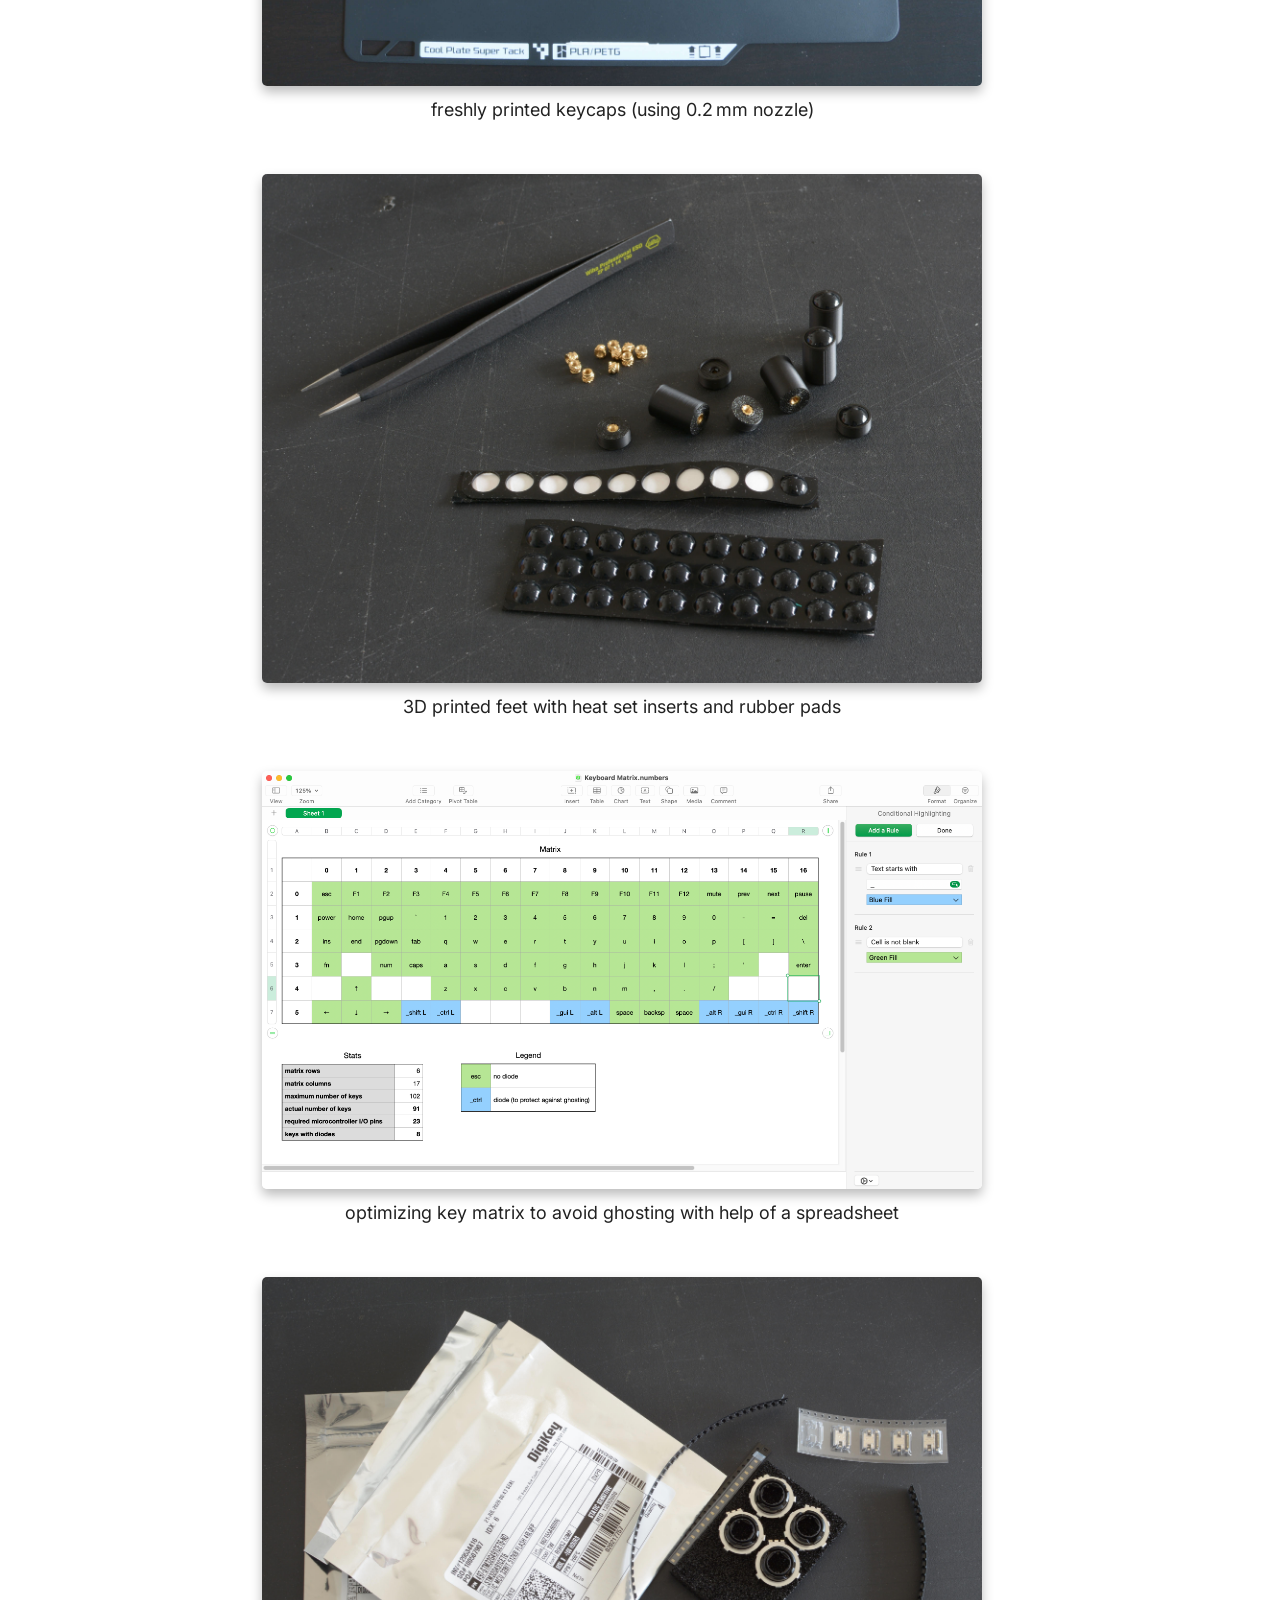
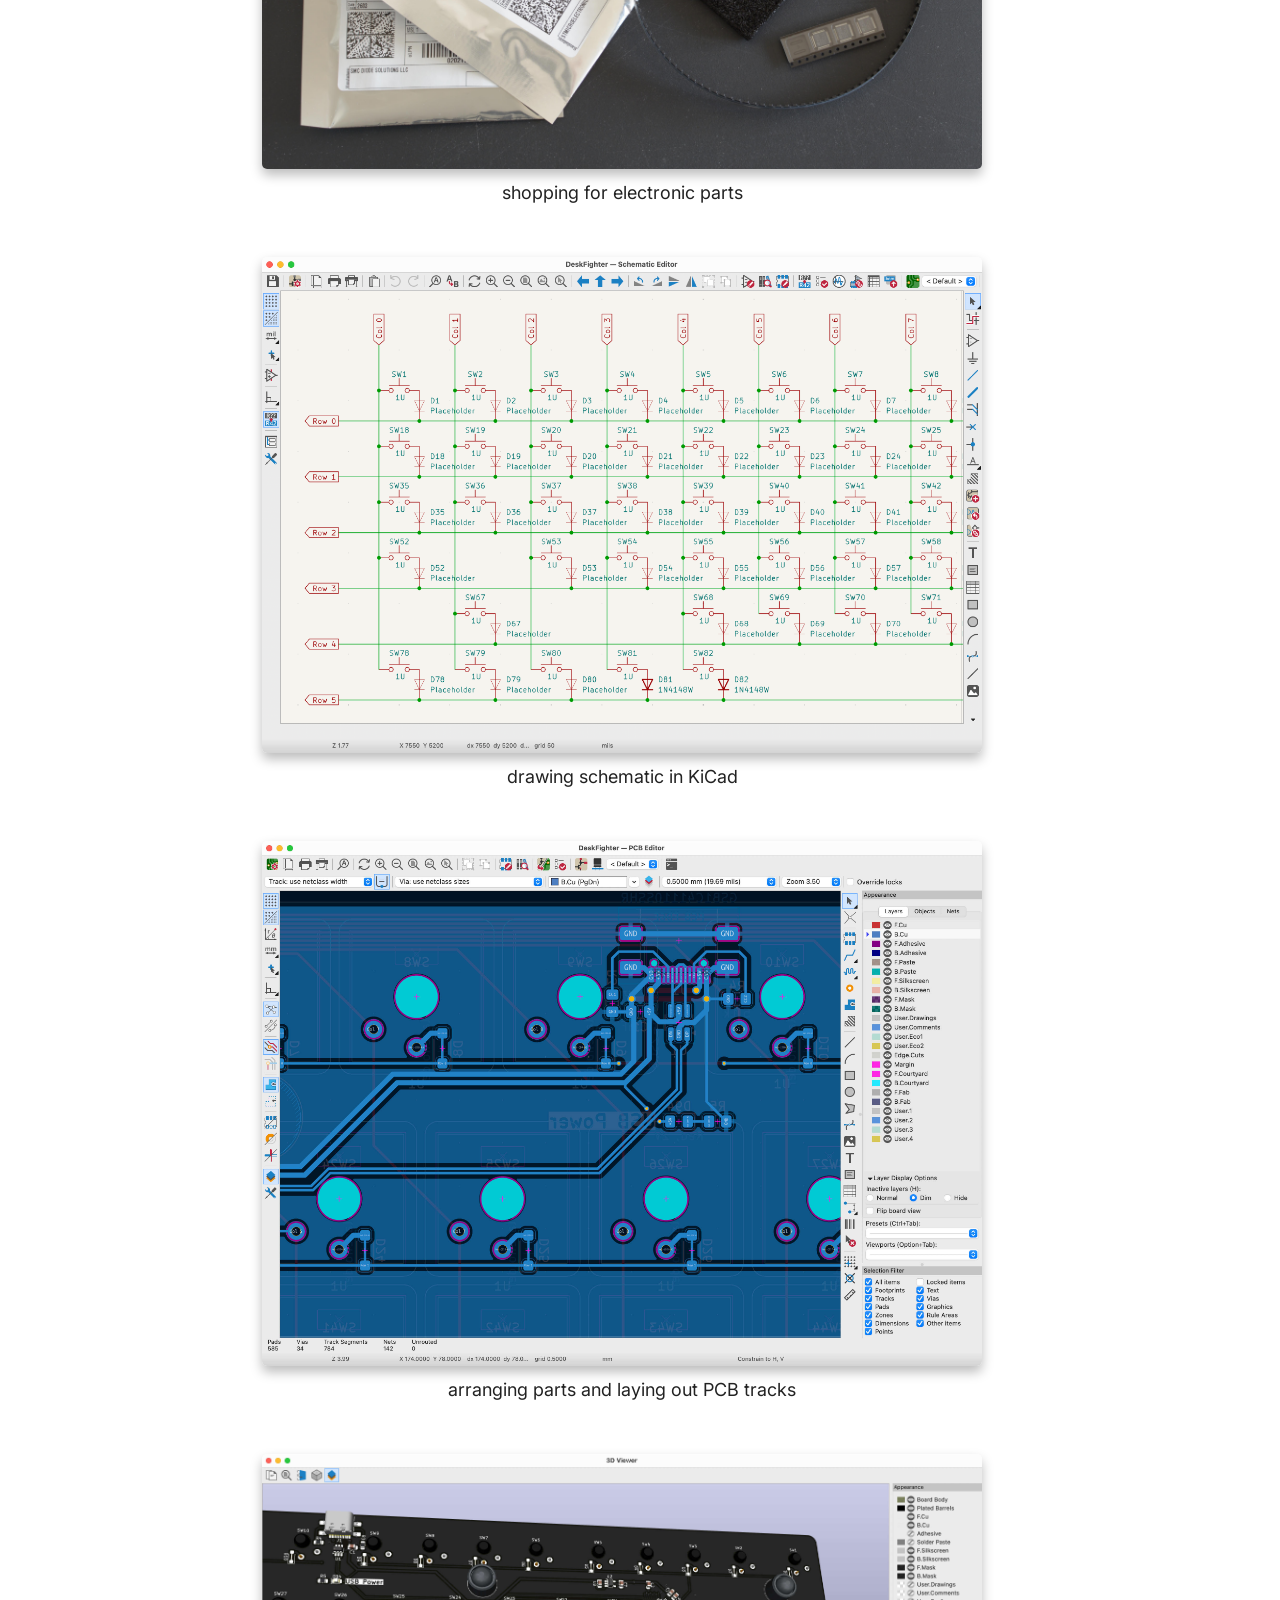
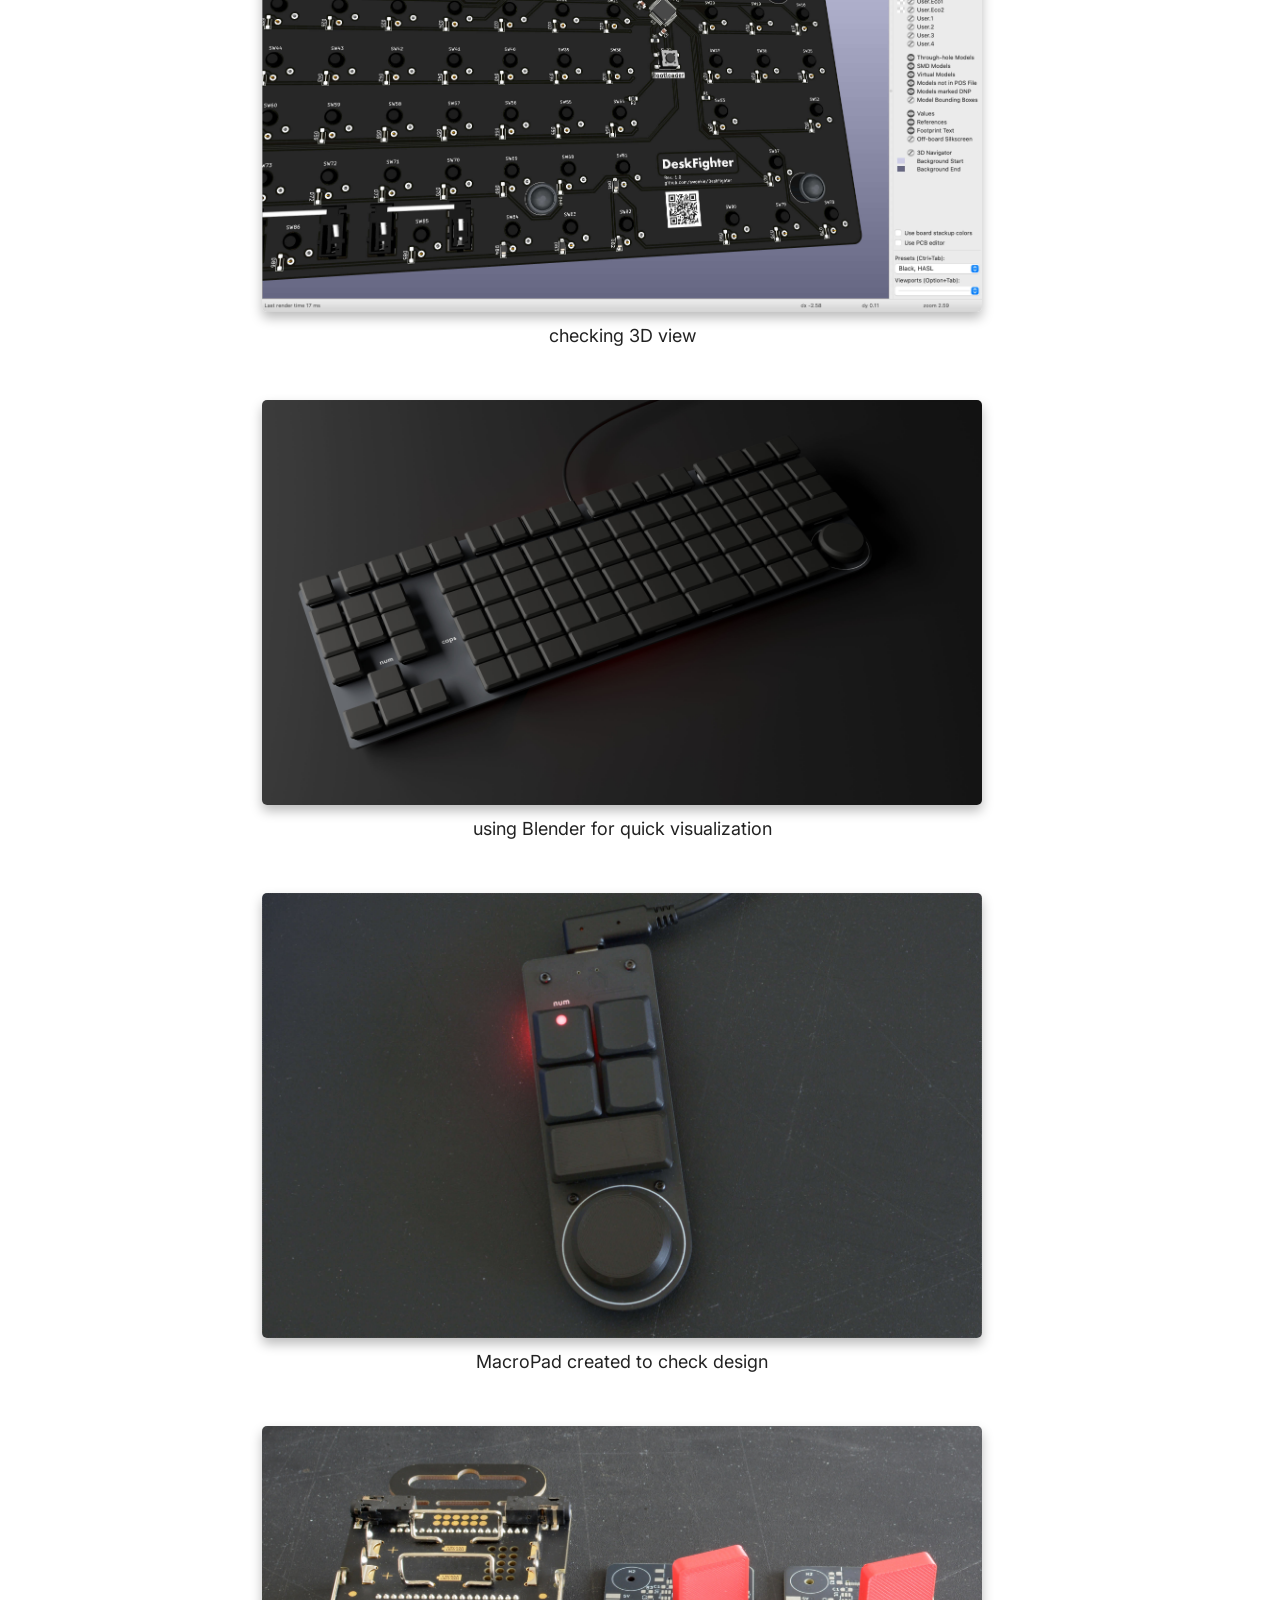
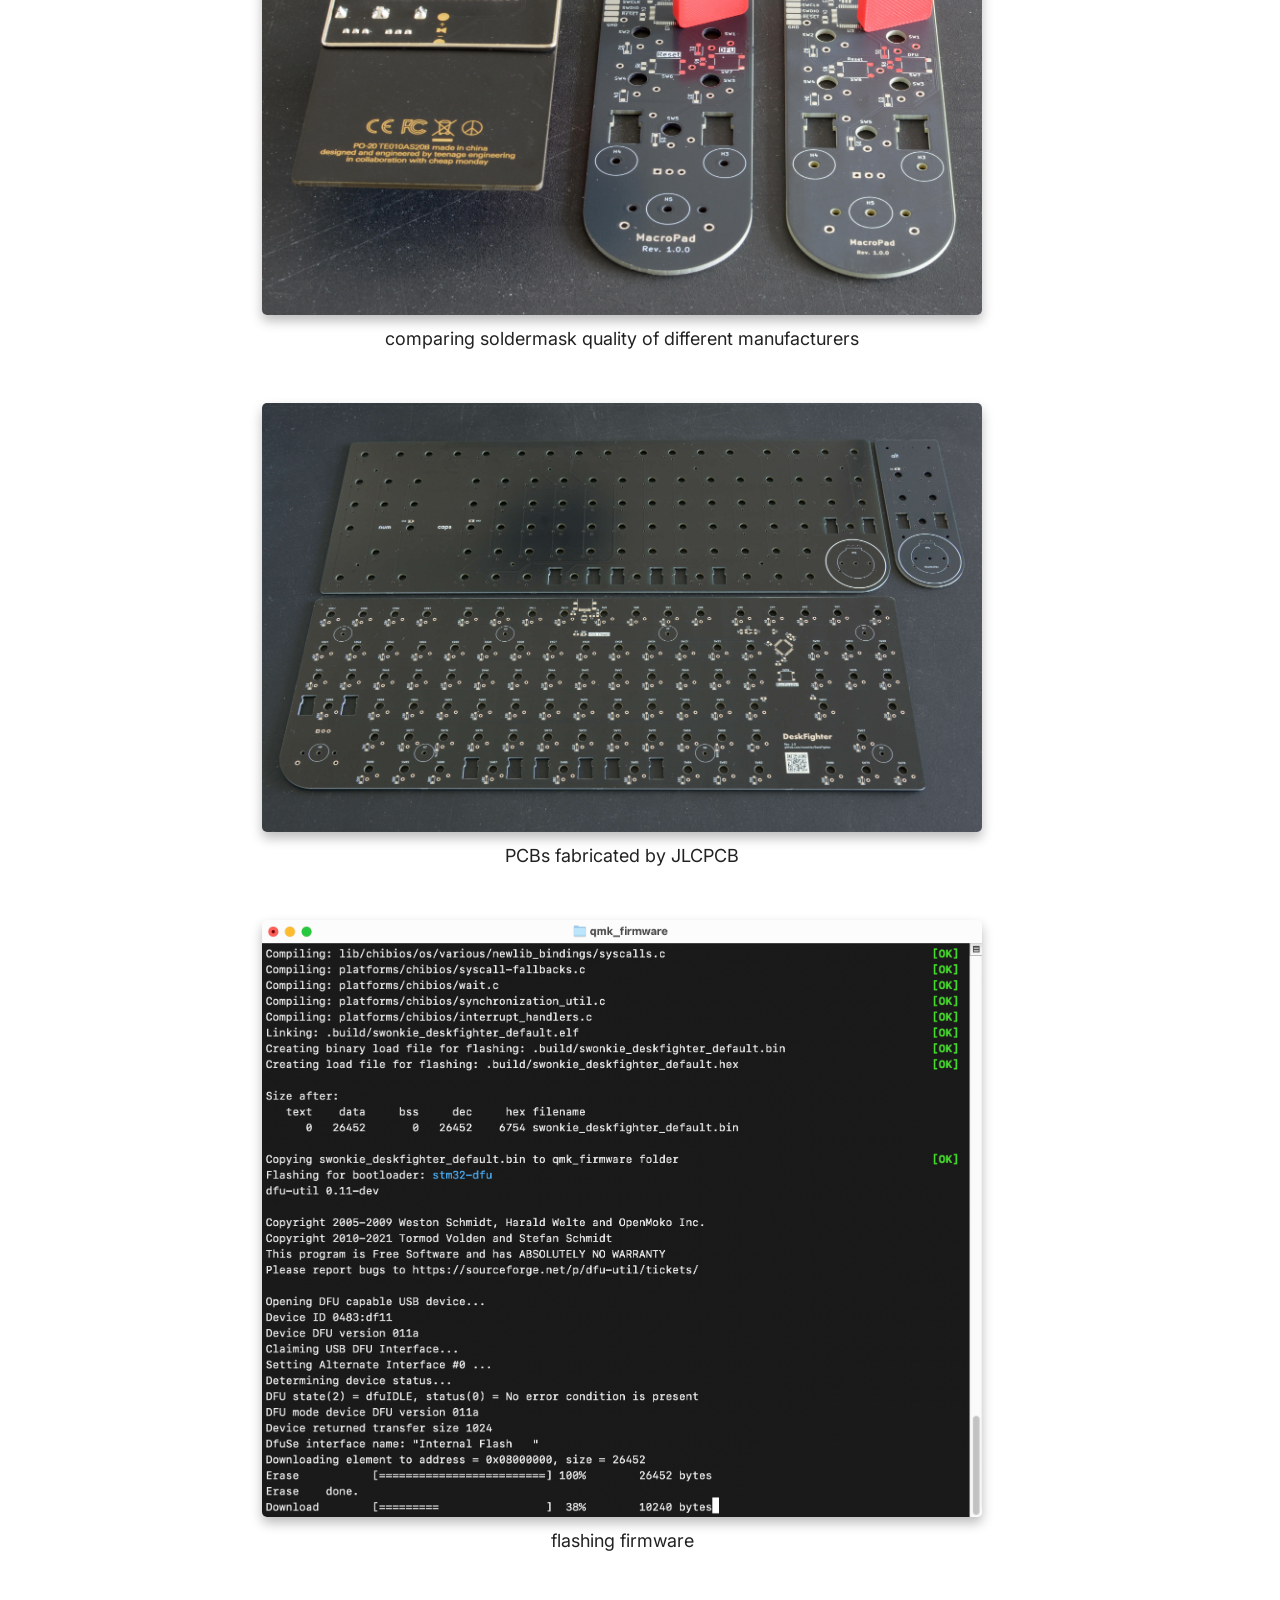
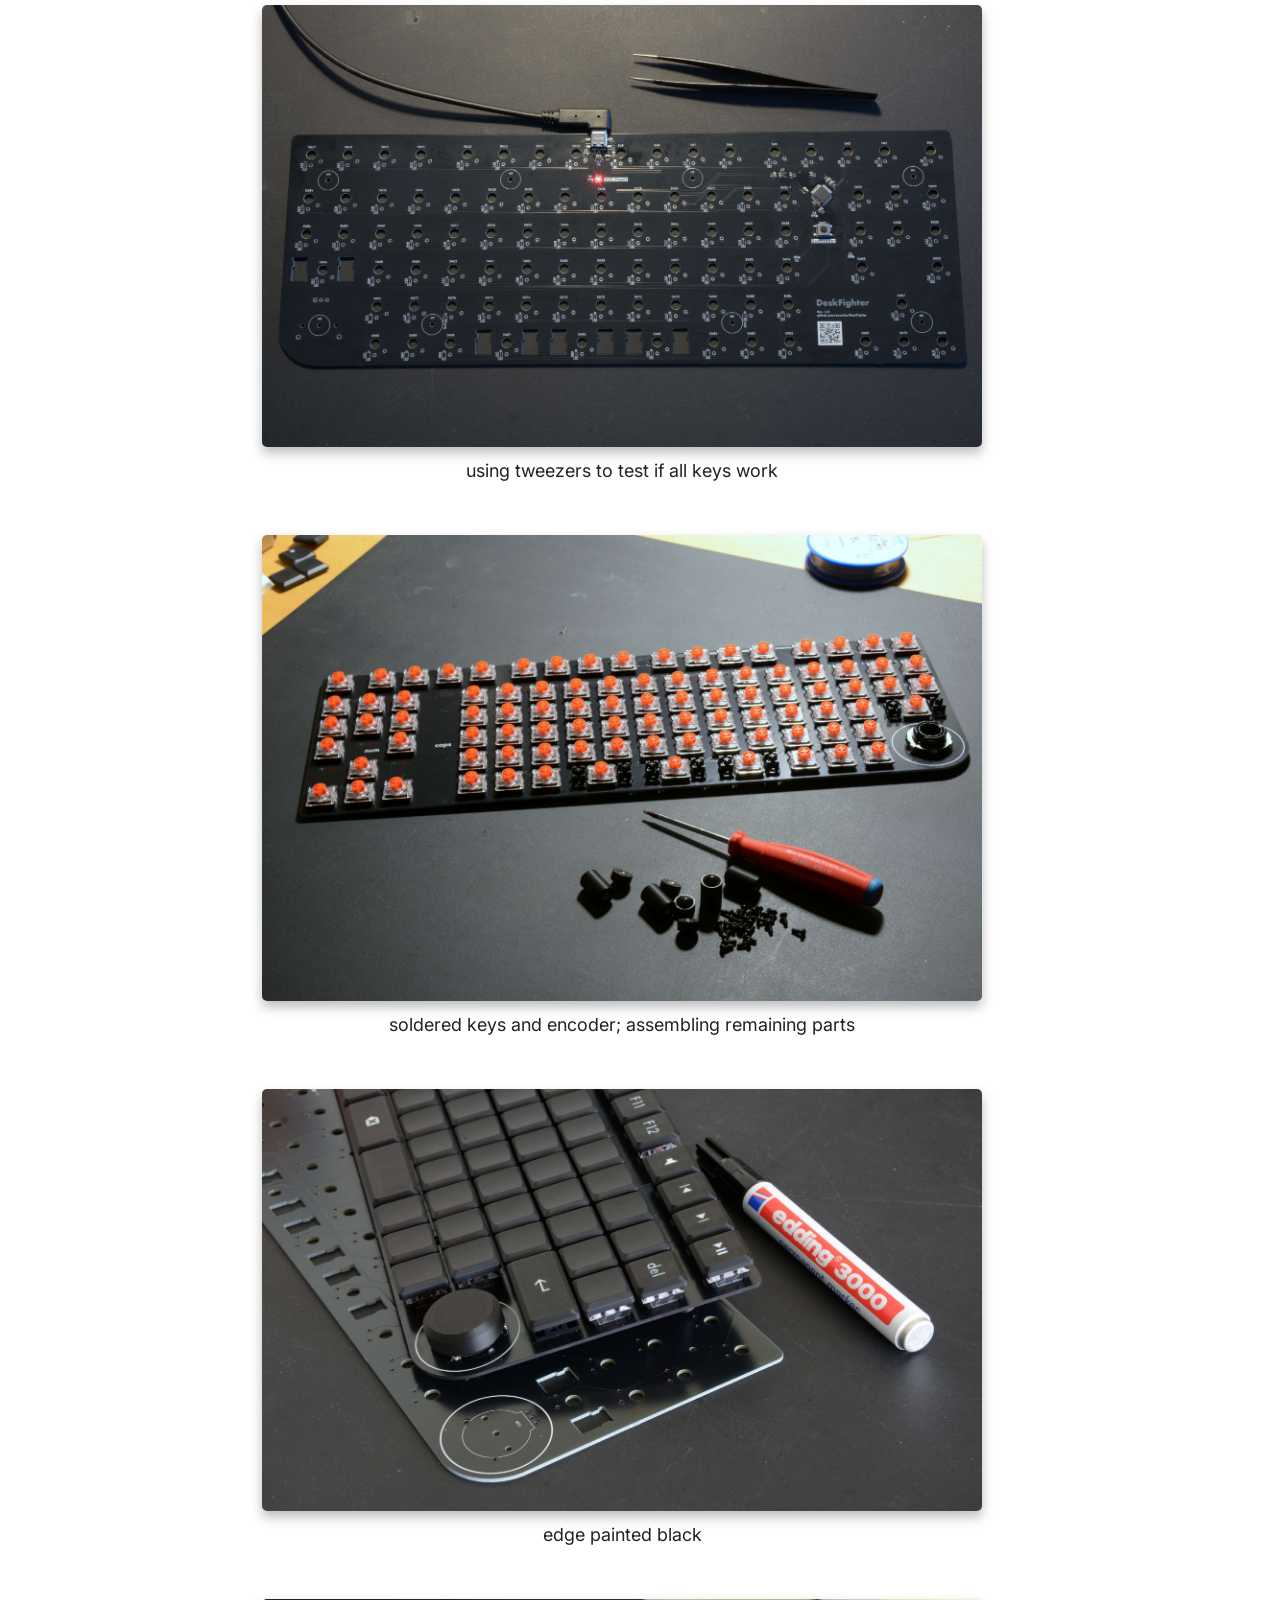
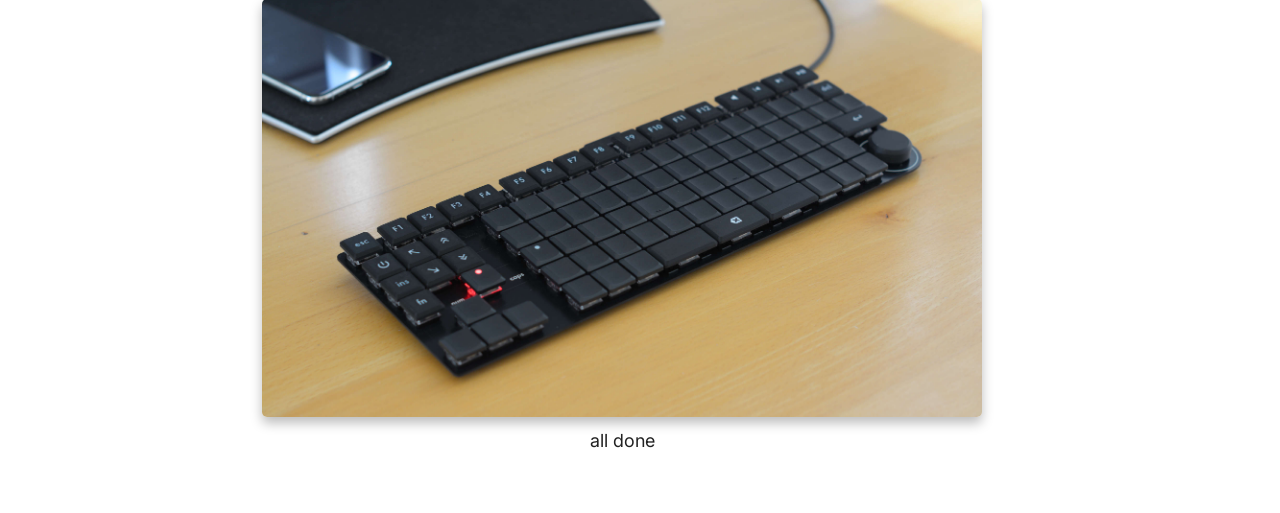
==== commit 9e1ad843: "Add root index page" ====
--- a/DeskFighter/gallery.html
+++ b/DeskFighter/gallery.html
@@ -5,13 +5,15 @@
 	<meta charset="UTF-8">
 	<meta name="viewport" content="width=device-width, initial-scale=1.0">
 	<title>DeskFighter Keyboard Gallery</title>
+	<meta name="color-scheme" content="light dark" />
 	<link href="/style/style.css" rel="stylesheet" media="all">
+	<link href="style/gallery.css" rel="stylesheet" media="all">
 </head>
 
 <body>
 	<main>
 		<h1>DeskFighter Gallery</h1>
-		<p>There's also a <a href="index.html">long article</a> with more information.</p>
+		<p>There's also a <a href="./">long article</a> with more information.</p>
 		<figure>
 			<a href="images/Figma layout.png">
 				<img src="images/Figma layout.png" alt="screenshot of the keyboard layout in Figma" loading="lazy" width="3306" height="2218">
--- a/style/style.css
+++ b/style/style.css
@@ -3,8 +3,9 @@
 	src: url("Inter.woff2") format("woff2");
 }
 
-html {
+:root {
 	font-size: 18px;
+	color-scheme: light dark;
 	--column-width: 40rem;
 	--line-height: 1.4rem;
 	--fg-color: #222;
@@ -13,6 +14,7 @@
 	--alt-row-color: #eee;
 	scroll-behavior: smooth;
 	scrollbar-color: var(--accent-color) var(--bg-color);
+	accent-color: var(--accent-color);
 }
 
 body {
@@ -21,7 +23,113 @@
 	display: grid;
 	grid-template-columns: auto var(--column-width) 2rem auto;
 	font-family: Inter, sans-serif;
-	scrollbar-color: var(--accent-color) var(--bg-color);
+}
+
+h1 {
+	font-size: 3.75rem;
+	font-weight: 300;
+}
+
+h2 {
+	font-size: 2rem;
+	font-weight: 350;
+}
+
+h3 {
+	font-size: 1.68rem;
+	font-weight: 360;
+}
+
+h4 {
+	font-size: 1.41rem;
+	font-weight: 370;
+}
+
+h5 {
+	font-size: 1.19rem;
+	font-weight: 380;
+}
+
+h6 {
+	font-size: 1rem;
+	font-weight: 390;
+}
+
+p {
+	line-height: var(--line-height);
+
+	&.footnote {
+		font-size: 16px;
+		font-weight: 300;
+		margin: 0;
+	}
+}
+
+ol, ul {
+	line-height: var(--line-height);
+	padding-left: 1rem;
+
+	li {
+		margin-top: 0.5rem;
+	}
+}
+
+img {
+	width: 100%;
+	height: auto;
+	border-radius: 5px;
+	box-shadow: 0 6px 12px #0004;
+}
+
+a {
+	color: var(--accent-color);
+	font-weight: 500;
+}
+
+blockquote {
+	font-style: italic;
+	margin: 1rem 0;
+	padding-left: calc(1rem - 4px);
+	border-left: 4px solid var(--accent-color);
+}
+
+table {
+	font-size: 16px;
+	border-collapse: collapse;
+    font-variant-numeric: tabular-nums;
+
+	th {
+		font-weight: 300;
+		font-style: italic;
+		padding-bottom: 0.5rem;
+	}
+
+	th, td {
+		text-align: right;
+		vertical-align: baseline;
+		padding-left: 1rem;
+		line-height: var(--line-height);
+	}
+
+	th:first-child, td:first-child {
+		text-align: left;
+		font-variant: normal;
+		padding-left: 0;
+	}
+
+	tr:nth-child(even) {
+		background-color: var(--alt-row-color);
+	}
+
+	tfoot {
+		font-weight: 600;
+		border-top: 1px solid;
+	}
+}
+
+::selection {
+	color: var(--bg-color);
+	background-color: var(--accent-color);
 }
 
 #toc {
@@ -61,123 +169,6 @@
 	scroll-margin-top: 1rem;
 }
 
-h1 {
-	font-size: 4rem;
-	font-weight: 300;
-}
-
-h2 {
-	font-size: 2rem;
-	font-weight: 350;
-}
-
-h3 {
-	font-size: 1.68rem;
-	font-weight: 360;
-}
-
-h4 {
-	font-size: 1.41rem;
-	font-weight: 370;
-}
-
-h5 {
-	font-size: 1.19rem;
-	font-weight: 380;
-}
-
-h6 {
-	font-size: 1rem;
-	font-weight: 390;
-}
-
-p {
-	line-height: var(--line-height);
-}
-
-ol, ul {
-	line-height: var(--line-height);
-	padding-left: 1rem;
-}
-
-li {
-	margin-top: 0.5rem;
-}
-
-img {
-	width: 100%;
-	height: auto;
-	border-radius: 5px;
-	box-shadow: 0 6px 12px #0004;
-}
-
-a {
-	color: var(--accent-color);
-	font-weight: 500;
-	text-decoration-thickness: 1px;
-}
-
-blockquote {
-	font-style: italic;
-	margin: 1rem 0;
-	padding-left: calc(1rem - 4px);
-	border-left: 4px solid var(--accent-color);
-}
-
-table.costs {
-	font-size: 16px;
-	border-collapse: collapse;
-    font-variant-numeric: tabular-nums;
-
-	th {
-		font-weight: 300;
-		font-style: italic;
-		padding-bottom: 0.5rem;
-	}
-
-	th, td {
-		text-align: right;
-		vertical-align: baseline;
-		padding-left: 1rem;
-		line-height: var(--line-height);
-	}
-
-	th:first-child, td:first-child {
-		text-align: left;
-		font-variant: normal;
-		padding-left: 0;
-	}
-
-	tr:nth-child(even) {
-		background-color: var(--alt-row-color);
-	}
-
-	tfoot {
-		font-weight: 600;
-		border-top: 1px solid;
-	}
-}
-
-p.footnote {
-	font-size: 16px;
-	font-weight: 300;
-	margin: 0;
-}
-
-::selection {
-	color: var(--bg-color);
-	background-color: var(--accent-color);
-}
-
-figure {
-	margin: 3rem 0;
-}
-
-figcaption {
-	text-align: center;
-	margin-top: 0.5rem;
-}
-
 @media (width < 64rem) {
 	body {
 		grid-template-columns: auto;
@@ -197,7 +188,7 @@
 }
 
 @media (prefers-color-scheme: dark) {
-	html {
+	:root {
 		--fg-color: #ccc;
 		--bg-color: #000;
 		--accent-color: #fb0;
@@ -210,7 +201,7 @@
 }
 
 @media (prefers-reduced-motion: reduce) {
-	html {
+	:root {
 		scroll-behavior: auto;
 	}
 }
--- a/DeskFighter/style/gallery.css
+++ b/DeskFighter/style/gallery.css
@@ -0,0 +1,8 @@
+figure {
+	margin: 3rem 0;
+}
+
+figcaption {
+	text-align: center;
+	margin-top: 0.5rem;
+}
